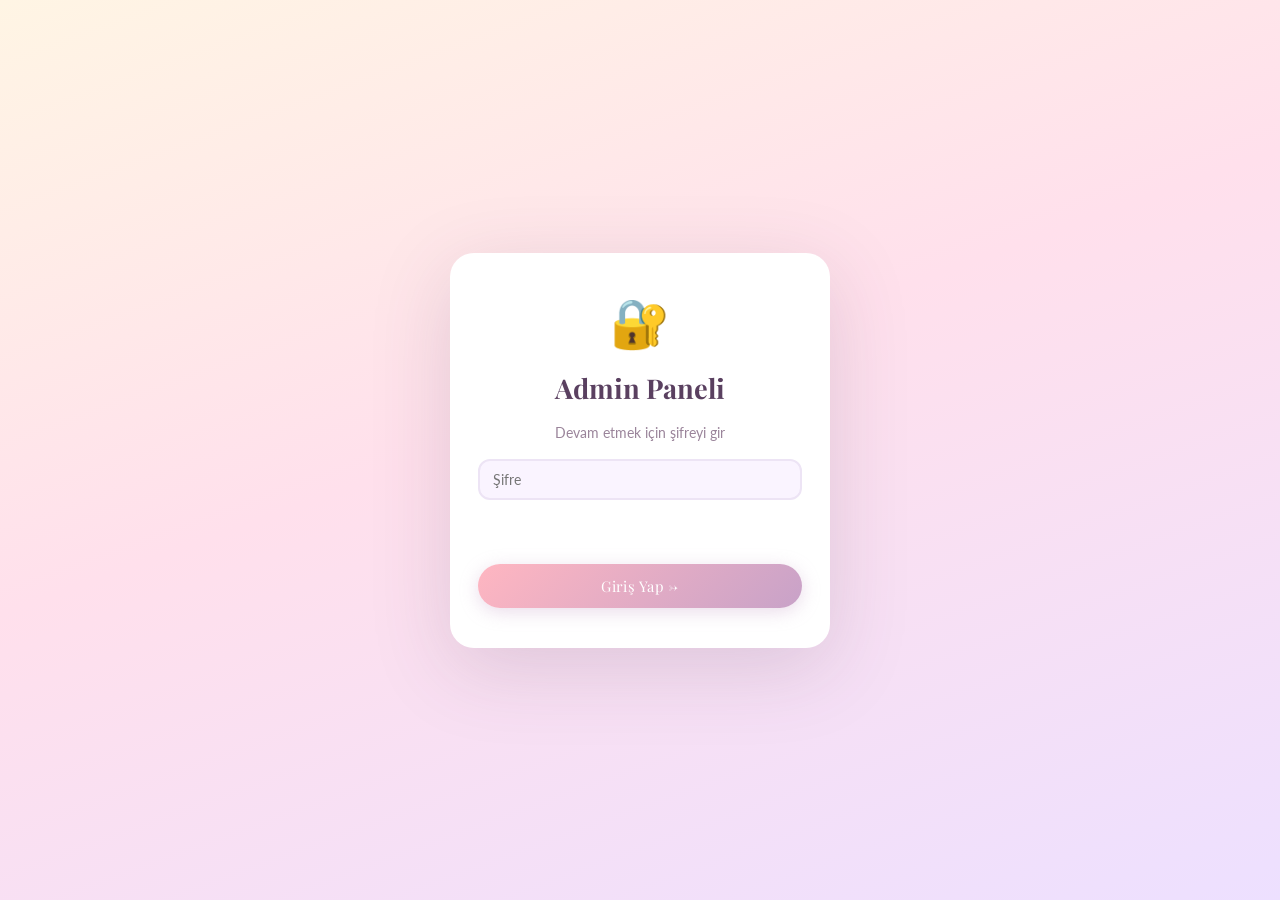
==== admin.html @ a4a47d71 "ilk yükleme" ====
<!DOCTYPE html>
<html lang="tr">
<head>
    <meta charset="UTF-8">
    <meta name="viewport" content="width=device-width, initial-scale=1.0">
    <title>Admin Paneli 🔐</title>
    <link rel="stylesheet" href="style.css">
    <style>
        body { overflow-y: auto; }

        /* Şifre kutusu */
        #admin-lock {
            position: fixed; inset: 0;
            display: flex; align-items: center; justify-content: center;
            padding: 20px; z-index: 900;
        }

        .lock-card {
            background: var(--white); border-radius: var(--radius-card);
            padding: 40px 28px; max-width: 380px; width: 100%;
            text-align: center; box-shadow: var(--card-shadow);
            display: flex; flex-direction: column; gap: 18px;
        }

        .lock-card h1 {
            font-family: 'Playfair Display', serif;
            font-size: 1.7rem; color: var(--deep);
        }

        .lock-card p { font-size: .9rem; color: var(--muted); }

        /* Admin paneli */
        #admin-panel {
            max-width: 900px; margin: 0 auto;
            padding: 16px 16px 80px;
            position: relative; z-index: 1;
            display: none;
        }

        /* Sekme başlığı */
        .admin-tabs {
            display: flex; gap: 6px; overflow-x: auto;
            padding-bottom: 4px; margin-bottom: 20px;
            scrollbar-width: none;
        }

        .admin-tabs::-webkit-scrollbar { display: none; }

        .tab-btn {
            flex-shrink: 0; padding: 10px 20px;
            border-radius: var(--radius-btn);
            border: 2px solid #ede4f5;
            background: rgba(255,255,255,.8);
            font-family: 'Playfair Display', serif;
            font-size: .88rem; color: var(--muted);
            cursor: pointer; transition: all .2s;
        }

        .tab-btn.active {
            background: linear-gradient(135deg, var(--pink), var(--lilac));
            border-color: transparent; color: var(--white);
            box-shadow: var(--btn-shadow);
        }

        .tab-panel { display: none; }
        .tab-panel.active { display: block; }

        /* Admin kart */
        .admin-card {
            background: rgba(255,255,255,.9); border-radius: var(--radius-card);
            padding: 22px; margin-bottom: 16px;
            box-shadow: 0 6px 28px rgba(200,162,200,.18);
        }

        .admin-card h3 {
            font-family: 'Playfair Display', serif;
            font-size: 1.05rem; color: var(--deep); margin-bottom: 14px;
        }

        /* Form */
        .form-row { display: flex; gap: 10px; flex-wrap: wrap; }
        .form-row .form-group { flex: 1; min-width: 160px; }

        .form-group { display: flex; flex-direction: column; gap: 5px; margin-bottom: 10px; }
        .form-group label { font-size: .78rem; color: var(--muted); font-weight: 700; letter-spacing: 1px; }
        .form-input, .form-select, .form-textarea {
            padding: 10px 13px; border: 2px solid #ede4f5; border-radius: var(--radius-sm);
            font-family: 'Lato', sans-serif; font-size: .9rem; color: var(--deep);
            background: #faf4ff; outline: none; transition: border-color .2s; width: 100%;
        }
        .form-input:focus, .form-select:focus, .form-textarea:focus { border-color: var(--lilac); }
        .form-textarea { resize: vertical; min-height: 70px; }

        /* Fotoğraf listesi */
        .photo-grid-admin {
            display: grid;
            grid-template-columns: repeat(auto-fill, minmax(120px, 1fr));
            gap: 10px; margin-top: 12px;
        }

        .photo-admin-item {
            position: relative; border-radius: 12px;
            overflow: hidden; aspect-ratio: 4/3;
            box-shadow: 0 4px 14px rgba(200,162,200,.2);
            background: #f3eaff;
        }

        .photo-admin-item img { width:100%; height:100%; object-fit:cover; }

        .photo-admin-item .del-photo-btn {
            position: absolute; top: 5px; right: 5px;
            background: rgba(200,30,30,.85); border: none; border-radius: 50%;
            width: 26px; height: 26px; color: #fff; font-size: .85rem;
            display: flex; align-items: center; justify-content: center;
            cursor: pointer; transition: transform .2s;
        }

        .photo-admin-item .del-photo-btn:hover { transform: scale(1.15); }

        .photo-section-label {
            font-family: 'Playfair Display', serif; font-size: .82rem;
            color: var(--muted); font-style: italic; text-align:center;
            padding: 4px 0;
        }

        /* Soru listesi */
        .q-admin-row {
            padding: 12px 14px; border: 2px solid #ede4f5; border-radius: var(--radius-sm);
            margin-bottom: 8px; display: flex; align-items: flex-start; gap: 10px;
            background: #faf4ff; transition: border-color .2s;
        }

        .q-admin-row:hover { border-color: rgba(200,162,200,.4); }

        .q-admin-text { flex: 1; font-size: .86rem; color: var(--deep); line-height: 1.4; }
        .q-admin-text strong { font-family: 'Playfair Display', serif; }

        .q-admin-actions { display: flex; gap: 6px; flex-shrink: 0; }

        /* Ayarlar: oyuncu fotoğrafları */
        .settings-game { margin-bottom: 20px; }

        .settings-game h4 {
            font-family: 'Playfair Display', serif; font-size: .95rem;
            color: var(--deep); margin-bottom: 10px; padding-bottom: 6px;
            border-bottom: 2px solid #ede4f5;
        }

        .player-setting-row {
            display: grid; grid-template-columns: 60px 1fr; gap: 12px;
            align-items: center; margin-bottom: 10px;
        }

        .player-preview {
            width: 55px; height: 55px; border-radius: 50%;
            object-fit: cover; border: 3px solid var(--pink);
            background: linear-gradient(135deg,#ffb6c1,#c8a2c8);
            display: flex; align-items: center; justify-content: center;
            font-family: 'Playfair Display', serif; color: #fff; font-size: 1.2rem;
            overflow: hidden;
        }

        .player-preview img { width:100%; height:100%; object-fit:cover; border-radius:50%; }
    </style>
</head>
<body>

<div id="particles"></div>

<!-- Şifre ekranı -->
<div id="admin-lock">
    <div class="lock-card">
        <div style="font-size:3rem">🔐</div>
        <h1>Admin Paneli</h1>
        <p>Devam etmek için şifreyi gir</p>
        <div class="form-group">
            <input class="form-input" type="password" id="pw-input" placeholder="Şifre"
                   onkeydown="if(event.key==='Enter')checkPw()">
        </div>
        <p style="font-size:.8rem;color:#c0392b;min-height:18px" id="pw-error"></p>
        <button class="btn btn-primary btn-block" onclick="checkPw()">Giriş Yap →</button>
    </div>
</div>

<!-- Admin paneli -->
<header class="page-header" id="admin-header" style="display:none">
    <a href="index.html" class="back-btn">← Ana Sayfa</a>
    <h1>Admin 🔐</h1>
</header>

<div id="admin-panel">
    <!-- Sekmeler -->
    <div class="admin-tabs">
        <button class="tab-btn active" onclick="switchTab('photos')">📸 Fotoğraflar</button>
        <button class="tab-btn" onclick="switchTab('questions')">💬 Sorular</button>
        <button class="tab-btn" onclick="switchTab('settings')">⚙️ Oyun Ayarları</button>
    </div>

    <!-- ── Fotoğraflar ── -->
    <div class="tab-panel active" id="tab-photos">
        <div class="admin-card">
            <h3>Fotoğraf Ekle</h3>
            <div class="form-row">
                <div class="form-group">
                    <label>FOTOĞRAF URL'İ</label>
                    <input class="form-input" id="photo-url" placeholder="https://..." type="url">
                </div>
                <div class="form-group">
                    <label>BÖLÜM</label>
                    <select class="form-select" id="photo-section">
                        <option value="ilk">📖 İlk Günlerimiz</option>
                        <option value="macera">🌍 Maceralarımız</option>
                        <option value="gundelik">☀️ Gündelik Sihir</option>
                    </select>
                </div>
            </div>
            <div class="form-group">
                <label>AÇIKLAMA (isteğe bağlı)</label>
                <input class="form-input" id="photo-caption" placeholder="Bu anın hikayesi...">
            </div>
            <!-- URL önizleme -->
            <div id="photo-preview-wrap" style="display:none;margin-bottom:10px">
                <img id="photo-preview-img" style="max-height:120px;border-radius:10px;object-fit:cover" src="" alt="">
            </div>
            <button class="btn btn-primary" id="add-photo-btn" onclick="addPhotoHandler()">+ Fotoğraf Ekle</button>
        </div>

        <div class="admin-card">
            <h3>Mevcut Fotoğraflar</h3>
            <div id="photos-loading" style="text-align:center;padding:20px"><div class="spinner"></div></div>
            <div id="photos-list"></div>
        </div>
    </div>

    <!-- ── Sorular ── -->
    <div class="tab-panel" id="tab-questions">
        <div class="admin-card">
            <h3>Yeni Soru Ekle</h3>
            <div class="form-group">
                <label>SORU METNİ</label>
                <textarea class="form-textarea" id="q-text" placeholder="Soru buraya..."></textarea>
            </div>
            <div class="form-row">
                <div class="form-group">
                    <label>SEÇENEK A</label>
                    <input class="form-input" id="q-opt0" placeholder="A şıkkı">
                </div>
                <div class="form-group">
                    <label>SEÇENEK B</label>
                    <input class="form-input" id="q-opt1" placeholder="B şıkkı">
                </div>
            </div>
            <div class="form-row">
                <div class="form-group">
                    <label>SEÇENEK C</label>
                    <input class="form-input" id="q-opt2" placeholder="C şıkkı (isteğe bağlı)">
                </div>
                <div class="form-group">
                    <label>SEÇENEK D</label>
                    <input class="form-input" id="q-opt3" placeholder="D şıkkı (isteğe bağlı)">
                </div>
            </div>
            <div class="form-row">
                <div class="form-group">
                    <label>DOĞRU CEVAP</label>
                    <select class="form-select" id="q-answer">
                        <option value="0">A</option>
                        <option value="1">B</option>
                        <option value="2">C</option>
                        <option value="3">D</option>
                    </select>
                </div>
                <div class="form-group">
                    <label>PUAN</label>
                    <input class="form-input" id="q-points" type="number" value="10" min="1" max="100">
                </div>
            </div>
            <div class="form-group">
                <label>DOĞRU CEVAP MESAJI</label>
                <input class="form-input" id="q-ok" placeholder="✅ Doğru! +10 puan!">
            </div>
            <div class="form-group">
                <label>YANLIŞ CEVAP MESAJI</label>
                <input class="form-input" id="q-bad" placeholder="❌ Yanlış. (0 puan)">
            </div>
            <button class="btn btn-primary" onclick="addQuestionHandler()">+ Soru Ekle</button>
        </div>

        <div class="admin-card">
            <h3>Mevcut Sorular</h3>
            <div id="questions-loading" style="text-align:center;padding:20px"><div class="spinner"></div></div>
            <div id="questions-list"></div>
        </div>
    </div>

    <!-- ── Oyun Ayarları ── -->
    <div class="tab-panel" id="tab-settings">
        <div class="admin-card">
            <h3>Oyuncu Bilgileri</h3>
            <p style="font-size:.84rem;color:var(--muted);margin-bottom:14px">
                Bu fotoğraflar ve isimler tüm oyunlarda kullanılır. Boş bırakılan alanlar varsayılan görsel kullanır.
            </p>

            <!-- Oyuncu 1 -->
            <div class="settings-game">
                <h4>Oyuncu 1 (Ahmet)</h4>
                <div class="player-setting-row">
                    <div class="player-preview" id="p1-preview-wrap">A</div>
                    <div class="form-group" style="margin:0">
                        <label>FOTOĞRAF URL'İ</label>
                        <input class="form-input" id="s-p1-img" placeholder="https://..." oninput="previewPlayerImg('p1-preview-wrap', this.value, 'A')">
                    </div>
                </div>
                <div class="form-group">
                    <label>İSİM</label>
                    <input class="form-input" id="s-p1-name" placeholder="Ahmet">
                </div>
            </div>

            <!-- Oyuncu 2 -->
            <div class="settings-game">
                <h4>Oyuncu 2 (Zeynep)</h4>
                <div class="player-setting-row">
                    <div class="player-preview" id="p2-preview-wrap" style="background:linear-gradient(135deg,#c8a2c8,#ffd49e)">Z</div>
                    <div class="form-group" style="margin:0">
                        <label>FOTOĞRAF URL'İ</label>
                        <input class="form-input" id="s-p2-img" placeholder="https://..." oninput="previewPlayerImg('p2-preview-wrap', this.value, 'Z')">
                    </div>
                </div>
                <div class="form-group">
                    <label>İSİM</label>
                    <input class="form-input" id="s-p2-name" placeholder="Zeynep">
                </div>
            </div>

            <button class="btn btn-primary btn-block" onclick="saveSettings()">Ayarları Kaydet ✓</button>
        </div>
    </div>
</div>

<!-- Soru düzenleme modalı -->
<div class="modal-overlay" id="edit-modal">
    <div class="modal-box">
        <button class="modal-close" onclick="closeEditModal()">✕</button>
        <h2>Soruyu Düzenle</h2>
        <input type="hidden" id="edit-q-id">
        <div class="form-group">
            <label>SORU METNİ</label>
            <textarea class="form-textarea" id="edit-q-text"></textarea>
        </div>
        <div class="form-row">
            <div class="form-group">
                <label>SEÇENEK A</label><input class="form-input" id="edit-q-opt0">
            </div>
            <div class="form-group">
                <label>SEÇENEK B</label><input class="form-input" id="edit-q-opt1">
            </div>
        </div>
        <div class="form-row">
            <div class="form-group">
                <label>SEÇENEK C</label><input class="form-input" id="edit-q-opt2">
            </div>
            <div class="form-group">
                <label>SEÇENEK D</label><input class="form-input" id="edit-q-opt3">
            </div>
        </div>
        <div class="form-row">
            <div class="form-group">
                <label>DOĞRU CEVAP</label>
                <select class="form-select" id="edit-q-answer">
                    <option value="0">A</option><option value="1">B</option><option value="2">C</option><option value="3">D</option>
                </select>
            </div>
            <div class="form-group">
                <label>PUAN</label>
                <input class="form-input" id="edit-q-points" type="number" min="1" max="100">
            </div>
        </div>
        <div class="form-group">
            <label>DOĞRU MESAJ</label>
            <input class="form-input" id="edit-q-ok">
        </div>
        <div class="form-group">
            <label>YANLIŞ MESAJ</label>
            <input class="form-input" id="edit-q-bad">
        </div>
        <button class="btn btn-primary btn-block" onclick="saveEditedQuestion()">Kaydet ✓</button>
    </div>
</div>

<!-- Toast -->
<div id="toast"></div>

<script src="https://cdn.jsdelivr.net/npm/@supabase/supabase-js@2"></script>
<script src="firebase.js"></script>
<script>
    startParticles('particles');

    /* ── Şifre kontrol ──────────────────────────────────────────── */
    function checkPw() {
        const val = document.getElementById('pw-input').value;
        if (checkAdminPassword(val)) {
            document.getElementById('admin-lock').style.display   = 'none';
            document.getElementById('admin-header').style.display = '';
            document.getElementById('admin-panel').style.display  = '';
            loadAll();
        } else {
            document.getElementById('pw-error').textContent = 'Şifre yanlış.';
            document.getElementById('pw-input').value = '';
        }
    }

    /* ── Sekme geçişi ───────────────────────────────────────────── */
    function switchTab(name) {
        document.querySelectorAll('.tab-btn').forEach((b, i) => {
            b.classList.toggle('active', ['photos','questions','settings'][i] === name);
        });
        document.querySelectorAll('.tab-panel').forEach(p => p.classList.remove('active'));
        document.getElementById(`tab-${name}`).classList.add('active');
    }

    /* ── İlk yükleme ────────────────────────────────────────────── */
    async function loadAll() {
        loadPhotosAdmin();
        loadQuestionsAdmin();
        loadSettingsAdmin();
    }

    /* ══════════════════════════════════════════════════════════════
       FOTOĞRAFLAR
    ══════════════════════════════════════════════════════════════ */

    const SECTION_NAMES = {
        ilk:      '📖 İlk Günlerimiz',
        macera:   '🌍 Maceralarımız',
        gundelik: '☀️ Gündelik Sihir'
    };

    // URL önizleme
    document.getElementById('photo-url').addEventListener('input', function() {
        const wrap = document.getElementById('photo-preview-wrap');
        const img  = document.getElementById('photo-preview-img');
        if (this.value) {
            wrap.style.display = '';
            img.src = this.value;
            img.onerror = () => { wrap.style.display = 'none'; };
        } else {
            wrap.style.display = 'none';
        }
    });

    async function addPhotoHandler() {
        const url     = document.getElementById('photo-url').value.trim();
        const section = document.getElementById('photo-section').value;
        const caption = document.getElementById('photo-caption').value.trim();
        if (!url) { showToast('URL boş olamaz.'); return; }

        const btn = document.getElementById('add-photo-btn');
        btn.disabled = true; btn.textContent = 'Ekleniyor...';
        try {
            await addPhoto(url, section, caption);
            document.getElementById('photo-url').value      = '';
            document.getElementById('photo-caption').value  = '';
            document.getElementById('photo-preview-wrap').style.display = 'none';
            showToast('Fotoğraf eklendi! ✓');
            loadPhotosAdmin();
        } catch (e) { showToast('Hata: ' + e.message); }
        btn.disabled = false; btn.textContent = '+ Fotoğraf Ekle';
    }

    async function loadPhotosAdmin() {
        document.getElementById('photos-loading').style.display = '';
        document.getElementById('photos-list').innerHTML = '';
        const photos = await loadPhotos();
        document.getElementById('photos-loading').style.display = 'none';

        const grouped = { ilk:[], macera:[], gundelik:[] };
        photos.forEach(p => { if (grouped[p.section]) grouped[p.section].push(p); });

        let html = '';
        ['ilk','macera','gundelik'].forEach(sec => {
            const list = grouped[sec];
            html += `<div style="margin-bottom:18px">
                <div class="photo-section-label">${SECTION_NAMES[sec]} — ${list.length} fotoğraf</div>
                <div class="photo-grid-admin">`;
            list.forEach(p => {
                html += `
                <div class="photo-admin-item">
                    <img src="${p.url}" alt="${p.caption||''}" loading="lazy"
                         onerror="this.src='';this.style.background='#ede4f5'">
                    <button class="del-photo-btn" onclick="delPhoto('${p.id}')">✕</button>
                </div>`;
            });
            if (!list.length) html += `<div style="grid-column:1/-1;text-align:center;padding:12px 0;color:var(--muted);font-size:.84rem;font-style:italic">Henüz fotoğraf yok</div>`;
            html += `</div></div>`;
        });

        document.getElementById('photos-list').innerHTML = html;
    }

    async function delPhoto(id) {
        if (!confirm('Bu fotoğrafı silmek istediğine emin misin?')) return;
        await deletePhoto(id);
        showToast('Silindi.');
        loadPhotosAdmin();
    }

    /* ══════════════════════════════════════════════════════════════
       SORULAR
    ══════════════════════════════════════════════════════════════ */

    async function addQuestionHandler() {
        const q    = document.getElementById('q-text').value.trim();
        const opts = [0,1,2,3].map(i => document.getElementById(`q-opt${i}`).value.trim()).filter(Boolean);
        if (!q || opts.length < 2) { showToast('En az soru ve 2 şık gerekli.'); return; }

        await addQuestion({
            question: q,
            options:  [0,1,2,3].map(i => document.getElementById(`q-opt${i}`).value.trim()),
            answer:   +document.getElementById('q-answer').value,
            points:   +document.getElementById('q-points').value || 10,
            okMsg:    document.getElementById('q-ok').value.trim()  || '✅ Doğru!',
            badMsg:   document.getElementById('q-bad').value.trim() || '❌ Yanlış.'
        });

        ['q-text','q-opt0','q-opt1','q-opt2','q-opt3','q-ok','q-bad'].forEach(id => {
            document.getElementById(id).value = '';
        });
        document.getElementById('q-points').value = '10';
        showToast('Soru eklendi! ✓');
        loadQuestionsAdmin();
    }

    async function loadQuestionsAdmin() {
        document.getElementById('questions-loading').style.display = '';
        document.getElementById('questions-list').innerHTML = '';
        const questions = await loadQuestions();
        document.getElementById('questions-loading').style.display = 'none';

        if (!questions.length) {
            document.getElementById('questions-list').innerHTML =
                '<p style="text-align:center;color:var(--muted);font-style:italic;padding:20px">Henüz soru yok</p>';
            return;
        }

        let html = '';
        questions.forEach((q, i) => {
            html += `
            <div class="q-admin-row">
                <div class="q-admin-text">
                    <strong>${i+1}. ${q.question}</strong>
                    <div style="margin-top:4px;font-size:.78rem;color:var(--muted)">
                        ${(q.options||[]).map((o,j) => `${['A','B','C','D'][j]}) ${o}`).join(' · ')}
                    </div>
                    <div style="font-size:.76rem;color:var(--lilac);margin-top:3px">Doğru: ${['A','B','C','D'][q.answer||0]} · ${q.points||10} puan</div>
                </div>
                <div class="q-admin-actions">
                    <button class="btn btn-secondary btn-sm" onclick="openEditModal('${q.id}')">Düzenle</button>
                    <button class="btn btn-danger btn-sm" onclick="delQuestion('${q.id}')">Sil</button>
                </div>
            </div>`;
        });

        document.getElementById('questions-list').innerHTML = html;
    }

    async function delQuestion(id) {
        if (!confirm('Bu soruyu silmek istediğine emin misin?')) return;
        await deleteQuestion(id);
        showToast('Soru silindi.');
        loadQuestionsAdmin();
    }

    /* ── Edit modal ─────────────────────────────────────────────── */
    let allQuestions = [];

    async function openEditModal(id) {
        allQuestions = await loadQuestions();
        const q = allQuestions.find(q => q.id === id);
        if (!q) return;

        document.getElementById('edit-q-id').value    = id;
        document.getElementById('edit-q-text').value  = q.question || '';
        document.getElementById('edit-q-answer').value = String(q.answer ?? 0);
        document.getElementById('edit-q-points').value = String(q.points ?? 10);
        document.getElementById('edit-q-ok').value    = q.okMsg || '';
        document.getElementById('edit-q-bad').value   = q.badMsg || '';
        [0,1,2,3].forEach(i => {
            document.getElementById(`edit-q-opt${i}`).value = (q.options || [])[i] || '';
        });

        document.getElementById('edit-modal').classList.add('open');
    }

    function closeEditModal() {
        document.getElementById('edit-modal').classList.remove('open');
    }

    async function saveEditedQuestion() {
        const id   = document.getElementById('edit-q-id').value;
        const data = {
            question: document.getElementById('edit-q-text').value.trim(),
            options:  [0,1,2,3].map(i => document.getElementById(`edit-q-opt${i}`).value.trim()),
            answer:   +document.getElementById('edit-q-answer').value,
            points:   +document.getElementById('edit-q-points').value || 10,
            okMsg:    document.getElementById('edit-q-ok').value.trim(),
            badMsg:   document.getElementById('edit-q-bad').value.trim()
        };
        await updateQuestion(id, data);
        closeEditModal();
        showToast('Soru güncellendi! ✓');
        loadQuestionsAdmin();
    }

    /* ══════════════════════════════════════════════════════════════
       AYARLAR
    ══════════════════════════════════════════════════════════════ */

    async function loadSettingsAdmin() {
        const s = await loadSettings();
        document.getElementById('s-p1-img').value  = s.xox_player1_img  || s.amiral_player1_img || s.c4_player1_img  || '';
        document.getElementById('s-p2-img').value  = s.xox_player2_img  || s.amiral_player2_img || s.c4_player2_img  || '';
        document.getElementById('s-p1-name').value = s.xox_player1_name || 'Ahmet';
        document.getElementById('s-p2-name').value = s.xox_player2_name || 'Zeynep';

        if (s.xox_player1_img) previewPlayerImg('p1-preview-wrap', s.xox_player1_img, 'A');
        if (s.xox_player2_img) previewPlayerImg('p2-preview-wrap', s.xox_player2_img, 'Z');
    }

    function previewPlayerImg(wrapperId, url, fallbackLetter) {
        const el = document.getElementById(wrapperId);
        if (!el) return;
        if (url) {
            el.innerHTML = `<img src="${url}" alt="" onerror="this.parentElement.innerHTML='${fallbackLetter}'">`;
        } else {
            el.textContent = fallbackLetter;
        }
    }

    async function saveSettings() {
        const p1img  = document.getElementById('s-p1-img').value.trim();
        const p2img  = document.getElementById('s-p2-img').value.trim();
        const p1name = document.getElementById('s-p1-name').value.trim() || 'Ahmet';
        const p2name = document.getElementById('s-p2-name').value.trim() || 'Zeynep';

        const data = {
            xox_player1_img:    p1img,  xox_player2_img:    p2img,
            amiral_player1_img: p1img,  amiral_player2_img: p2img,
            c4_player1_img:     p1img,  c4_player2_img:     p2img,
            xox_player1_name:    p1name, xox_player2_name:    p2name,
            amiral_player1_name: p1name, amiral_player2_name: p2name,
            c4_player1_name:     p1name, c4_player2_name:     p2name
        };

        await updateSettings(data);
        showToast('Ayarlar kaydedildi! ✓');
    }

    /* ── Toast ──────────────────────────────────────────────────── */
    function showToast(msg) {
        const t = document.getElementById('toast');
        t.textContent = msg;
        t.classList.add('show');
        setTimeout(() => t.classList.remove('show'), 3000);
    }
</script>
</body>
</html>
---- style.css ----
/* ═══════════════════════════════════════════════════════════════════
   style.css  —  AhmetZeynep ortak stil dosyası
   Renk paleti: pembe · lila · krem
   Font: Playfair Display (başlık) + Lato (gövde)
═══════════════════════════════════════════════════════════════════ */

@import url('https://fonts.googleapis.com/css2?family=Playfair+Display:ital,wght@0,400;0,700;1,400&family=Lato:wght@300;400;700&display=swap');

/* ── CSS Değişkenleri ──────────────────────────────────────────── */
:root {
    --pink:       #FFB6C1;
    --lilac:      #C8A2C8;
    --cream:      #FFF5E4;
    --gold:       #F5C842;
    --deep:       #5a4060;
    --muted:      #9a849a;
    --white:      #ffffff;
    --pink-soft:  #FFE0EC;
    --lilac-soft: #EDE0FF;

    --bg-grad: linear-gradient(160deg, #FFF5E4 0%, #FFE0EC 45%, #EDE0FF 100%);
    --card-shadow: 0 20px 80px rgba(90, 64, 96, .17);
    --btn-shadow:  0 4px 18px rgba(200, 162, 200, .38);

    --radius-card: 24px;
    --radius-btn:  50px;
    --radius-sm:   12px;
}

/* ── Reset & Base ──────────────────────────────────────────────── */
*, *::before, *::after {
    box-sizing: border-box;
    margin: 0;
    padding: 0;
}

html, body {
    height: 100%;
}

body {
    background: var(--bg-grad);
    background-attachment: fixed;
    font-family: 'Lato', sans-serif;
    color: var(--deep);
    min-height: 100vh;
    -webkit-font-smoothing: antialiased;
}

a { color: inherit; text-decoration: none; }

button { font-family: inherit; cursor: pointer; }

img { display: block; max-width: 100%; }

/* ── Parçacık Sistemi ──────────────────────────────────────────── */
#particles {
    position: fixed;
    inset: 0;
    pointer-events: none;
    z-index: 0;
    overflow: hidden;
}

.particle {
    position: absolute;
    top: -60px;
    animation: p-fall linear infinite;
    user-select: none;
    opacity: 0;
}

@keyframes p-fall {
    0%   { transform: translateY(0)      rotate(0deg);   opacity: 0; }
    6%   { opacity: .75; }
    92%  { opacity: .75; }
    100% { transform: translateY(108vh)  rotate(400deg); opacity: 0; }
}

/* ── Üst İlerleme Çubuğu ───────────────────────────────────────── */
#progress-bar {
    position: fixed;
    top: 0; left: 0;
    height: 3px; width: 0%;
    background: linear-gradient(90deg, var(--pink), var(--lilac), var(--gold));
    z-index: 1001;
    transition: width .5s ease;
}

/* ── Skor Kutusu ───────────────────────────────────────────────── */
#score-box {
    position: fixed;
    top: 12px; right: 14px;
    background: rgba(255, 255, 255, .92);
    backdrop-filter: blur(14px);
    -webkit-backdrop-filter: blur(14px);
    border: 2px solid var(--pink);
    border-radius: var(--radius-btn);
    padding: 6px 16px;
    display: flex;
    align-items: center;
    gap: 6px;
    font-family: 'Playfair Display', serif;
    font-size: .95rem;
    color: var(--deep);
    z-index: 1000;
    box-shadow: 0 4px 20px rgba(255, 182, 193, .3);
}

#score-box.bump { animation: sb-bump .4s ease; }

@keyframes sb-bump {
    0%, 100% { transform: scale(1); }
    40%      { transform: scale(1.28) rotate(-4deg); }
}

/* ── Geri / Ana Sayfa Butonu ───────────────────────────────────── */
.back-btn {
    display: inline-flex;
    align-items: center;
    gap: 6px;
    padding: 9px 20px;
    background: rgba(255, 255, 255, .88);
    backdrop-filter: blur(12px);
    -webkit-backdrop-filter: blur(12px);
    border: 2px solid var(--pink);
    border-radius: var(--radius-btn);
    font-family: 'Playfair Display', serif;
    font-size: .88rem;
    color: var(--deep);
    box-shadow: 0 4px 16px rgba(255, 182, 193, .25);
    transition: transform .25s, box-shadow .25s;
    text-decoration: none;
    cursor: pointer;
}

.back-btn:hover {
    transform: translateX(-4px);
    box-shadow: 0 8px 28px rgba(255, 182, 193, .38);
}

/* ── Sayfa Üst Çubuğu ──────────────────────────────────────────── */
.page-header {
    position: sticky;
    top: 0;
    z-index: 100;
    padding: 12px 16px;
    display: flex;
    align-items: center;
    gap: 12px;
    background: rgba(255, 245, 228, .82);
    backdrop-filter: blur(14px);
    -webkit-backdrop-filter: blur(14px);
    border-bottom: 1px solid rgba(200, 162, 200, .18);
}

.page-header h1 {
    font-family: 'Playfair Display', serif;
    font-size: 1.15rem;
    color: var(--deep);
}

/* ═══════════════════════════════════════════════════════════════
   ANA EKRAN  (index.html)
═══════════════════════════════════════════════════════════════ */

/* Açılış ekranı */
#opening {
    position: fixed;
    inset: 0;
    background: linear-gradient(135deg, #ffb6c1 0%, #c8a2c8 55%, #ffc8d4 100%);
    display: flex;
    flex-direction: column;
    align-items: center;
    justify-content: center;
    z-index: 700;
    padding: 30px;
    text-align: center;
    transition: opacity .9s ease, visibility .9s ease;
}

#opening.gone {
    opacity: 0;
    visibility: hidden;
    pointer-events: none;
}

.o-title {
    font-family: 'Playfair Display', serif;
    font-size: clamp(2.6rem, 7vw, 5.4rem);
    color: #fff;
    text-shadow: 0 3px 24px rgba(80, 30, 80, .15);
    opacity: 0;
    animation: rise 1.4s ease .3s forwards;
    line-height: 1.2;
}

.o-sub {
    font-weight: 300;
    font-size: clamp(1rem, 2.8vw, 1.35rem);
    color: rgba(255, 255, 255, .86);
    margin-top: 18px;
    max-width: 440px;
    opacity: 0;
    animation: rise 1.4s ease 1.3s forwards;
}

/* Ana ekran: 3 büyük menü kartı */
#main-menu {
    display: none;
    position: fixed;
    inset: 0;
    align-items: center;
    justify-content: center;
    z-index: 10;
    padding: 20px 16px;
    flex-direction: column;
    gap: 16px;
}

#main-menu.active { display: flex; }

.menu-greeting {
    font-family: 'Playfair Display', serif;
    font-size: clamp(1.8rem, 5vw, 3rem);
    color: var(--deep);
    text-align: center;
    margin-bottom: 8px;
    opacity: 0;
    animation: rise 1s ease .1s forwards;
}

.menu-cards {
    display: flex;
    flex-direction: column;
    gap: 14px;
    width: 100%;
    max-width: 440px;
}

.menu-card {
    display: flex;
    align-items: center;
    gap: 18px;
    padding: 22px 26px;
    background: rgba(255, 255, 255, .88);
    backdrop-filter: blur(14px);
    -webkit-backdrop-filter: blur(14px);
    border-radius: var(--radius-card);
    border: none;
    box-shadow: var(--card-shadow);
    cursor: pointer;
    transition: transform .3s ease, box-shadow .3s ease;
    text-align: left;
    opacity: 0;
    animation: rise .9s ease forwards;
}

.menu-card:nth-child(1) { animation-delay: .2s; }
.menu-card:nth-child(2) { animation-delay: .38s; }
.menu-card:nth-child(3) { animation-delay: .54s; }

.menu-card:hover {
    transform: translateY(-6px) scale(1.02);
    box-shadow: 0 28px 70px rgba(90, 64, 96, .22);
}

.menu-card:active {
    transform: translateY(-2px) scale(.99);
}

.menu-card-icon {
    font-size: 2.4rem;
    flex-shrink: 0;
    width: 56px;
    height: 56px;
    display: flex;
    align-items: center;
    justify-content: center;
    border-radius: 16px;
    background: var(--bg-grad);
}

.menu-card-text h2 {
    font-family: 'Playfair Display', serif;
    font-size: 1.2rem;
    color: var(--deep);
    margin-bottom: 3px;
}

.menu-card-text p {
    font-size: .82rem;
    color: var(--muted);
    font-weight: 300;
}

/* ═══════════════════════════════════════════════════════════════
   FOTOĞRAF ALBÜMÜ  (album.html)
═══════════════════════════════════════════════════════════════ */

.album-wrap {
    max-width: 1000px;
    margin: 0 auto;
    padding: 0 16px 80px;
    position: relative;
    z-index: 1;
}

/* Bölüm başlığı */
.section-head {
    text-align: center;
    padding: 52px 20px 32px;
    opacity: 0;
    transform: translateY(40px);
    transition: opacity .9s ease, transform .9s ease;
}

.section-head.show {
    opacity: 1;
    transform: translateY(0);
}

.section-label {
    font-size: .7rem;
    letter-spacing: 5px;
    text-transform: uppercase;
    color: var(--lilac);
    font-weight: 700;
    margin-bottom: 10px;
}

.section-title {
    font-family: 'Playfair Display', serif;
    font-size: clamp(1.8rem, 5vw, 3rem);
    color: var(--deep);
    line-height: 1.2;
}

.section-bar {
    width: 50px;
    height: 4px;
    background: linear-gradient(90deg, var(--pink), var(--lilac));
    border-radius: 4px;
    margin: 14px auto;
}

.section-desc {
    font-style: italic;
    color: var(--muted);
    font-size: .96rem;
    max-width: 360px;
    margin: 0 auto;
}

/* Fotoğraf gridi */
.photo-grid {
    display: grid;
    grid-template-columns: repeat(auto-fill, minmax(230px, 1fr));
    gap: 14px;
    margin: 8px 0 44px;
}

@media (min-width: 640px) {
    .photo-grid {
        grid-template-columns: repeat(3, 1fr);
    }

    .photo-grid .photo-card:first-child {
        grid-column: span 2;
        aspect-ratio: 16 / 9;
    }
}

.photo-card {
    aspect-ratio: 4 / 3;
    border-radius: 16px;
    overflow: hidden;
    opacity: 0;
    transform: translateY(28px) scale(.96);
    transition: opacity .55s ease, transform .55s ease, box-shadow .3s;
    box-shadow: 0 6px 22px rgba(200, 162, 200, .2);
    cursor: pointer;
}

.photo-card.show {
    opacity: 1;
    transform: translateY(0) scale(1);
}

.photo-card:hover {
    transform: translateY(-5px) scale(1.02) !important;
    box-shadow: 0 14px 44px rgba(200, 162, 200, .42);
}

.photo-card img {
    width: 100%;
    height: 100%;
    object-fit: cover;
}

/* Fotoğraf yok placeholder */
.photo-placeholder {
    width: 100%;
    height: 100%;
    display: flex;
    flex-direction: column;
    align-items: center;
    justify-content: center;
    gap: 6px;
    color: rgba(255, 255, 255, .85);
    background: linear-gradient(135deg, var(--pink), var(--lilac));
    font-family: 'Playfair Display', serif;
    font-size: .9rem;
}

/* Lightbox */
#lightbox {
    position: fixed;
    inset: 0;
    z-index: 900;
    background: rgba(30, 10, 40, .92);
    display: none;
    align-items: center;
    justify-content: center;
    padding: 20px;
    backdrop-filter: blur(8px);
    -webkit-backdrop-filter: blur(8px);
}

#lightbox.open { display: flex; }

#lightbox img {
    max-width: 100%;
    max-height: 90vh;
    border-radius: 16px;
    box-shadow: 0 20px 80px rgba(0,0,0,.5);
    object-fit: contain;
}

.lightbox-close {
    position: absolute;
    top: 16px; right: 16px;
    font-size: 1.8rem;
    color: #fff;
    cursor: pointer;
    background: rgba(255,255,255,.15);
    border: none;
    border-radius: 50%;
    width: 44px; height: 44px;
    display: flex; align-items: center; justify-content: center;
    transition: background .2s;
}

.lightbox-close:hover { background: rgba(255,255,255,.28); }

@media (max-width: 640px) {
    .photo-grid {
        grid-template-columns: repeat(2, 1fr);
        gap: 10px;
    }

    .photo-grid .photo-card:first-child {
        grid-column: span 1;
        aspect-ratio: 4 / 3;
    }
}

/* ═══════════════════════════════════════════════════════════════
   SORULAR & QUİZ  (sorular.html)
═══════════════════════════════════════════════════════════════ */

#q-stage {
    position: fixed;
    inset: 0;
    display: flex;
    align-items: center;
    justify-content: center;
    padding: 64px 16px 16px;
    z-index: 2;
}

/* Soru kartı */
#q-card {
    background: var(--white);
    border-radius: var(--radius-card);
    width: 100%;
    max-width: 560px;
    max-height: calc(100vh - 80px);
    overflow: hidden;
    box-shadow: var(--card-shadow);
    display: flex;
    flex-direction: column;
    transition: opacity .42s ease, transform .42s ease;
}

.q-body {
    padding: 28px 26px 22px;
    display: flex;
    flex-direction: column;
    gap: 16px;
    overflow-y: auto;
}

.q-badge {
    align-self: center;
    background: linear-gradient(135deg, var(--pink), var(--lilac));
    color: #fff;
    padding: 6px 22px;
    border-radius: var(--radius-btn);
    font-size: .72rem;
    letter-spacing: 2.5px;
    text-transform: uppercase;
    font-weight: 700;
}

.q-num {
    font-size: .8rem;
    color: var(--muted);
    text-align: center;
}

.q-text {
    font-family: 'Playfair Display', serif;
    font-size: clamp(1rem, 3vw, 1.38rem);
    color: var(--deep);
    line-height: 1.55;
    text-align: center;
}

/* Şıklar */
.q-options { display: grid; gap: 9px; }

.q-opt {
    padding: 12px 15px;
    border: 2px solid #ede4f5;
    border-radius: 13px;
    background: var(--white);
    font-size: .88rem;
    color: var(--deep);
    cursor: pointer;
    transition: all .22s ease;
    display: flex;
    align-items: center;
    gap: 10px;
    text-align: left;
}

.q-letter {
    width: 28px; height: 28px;
    border-radius: 50%;
    background: #f3eaff;
    color: var(--lilac);
    display: flex; align-items: center; justify-content: center;
    font-weight: 700;
    font-size: .78rem;
    flex-shrink: 0;
    transition: background .22s, color .22s;
}

.q-opt:not(:disabled):hover {
    border-color: var(--lilac);
    background: #faf4ff;
    transform: translateX(4px);
}

.q-opt:not(:disabled):hover .q-letter {
    background: var(--lilac);
    color: var(--white);
}

.q-opt.correct { border-color: #52c46a; background: #f0fff5; }
.q-opt.correct .q-letter { background: #52c46a; color: var(--white); }

.q-opt.wrong { border-color: #ff6b6b; background: #fff0f0; animation: shake .44s ease; }
.q-opt.wrong .q-letter { background: #ff6b6b; color: var(--white); }

.q-opt:disabled { pointer-events: none; }
.q-opt:disabled:not(.correct):not(.wrong) { opacity: .45; }

/* Geri bildirim */
.q-feedback {
    padding: 11px 15px;
    border-radius: var(--radius-sm);
    font-family: 'Playfair Display', serif;
    font-size: .92rem;
    line-height: 1.5;
    display: none;
}

.q-feedback.ok {
    background: #f0fff5;
    color: #2e8b57;
    display: block;
    animation: popin .3s ease;
}

.q-feedback.bad {
    background: #fff0f2;
    color: #c0392b;
    display: block;
    animation: popin .3s ease;
}

.q-footer {
    display: flex;
    align-items: center;
    justify-content: space-between;
    padding-top: 4px;
}

.q-progress-txt {
    font-size: .74rem;
    color: var(--muted);
}

/* Final ekranı */
.final-body {
    padding: 40px 28px 32px;
    display: flex;
    flex-direction: column;
    align-items: center;
    gap: 16px;
    text-align: center;
    overflow-y: auto;
    max-height: calc(100vh - 80px);
}

.f-congrats {
    font-family: 'Playfair Display', serif;
    font-size: clamp(1.5rem, 5vw, 2.4rem);
    color: var(--deep);
}

.f-score-num {
    font-family: 'Playfair Display', serif;
    font-size: clamp(4rem, 12vw, 6.5rem);
    font-weight: 700;
    line-height: 1;
    background: linear-gradient(135deg, var(--gold) 0%, var(--pink) 60%, var(--lilac) 100%);
    -webkit-background-clip: text;
    -webkit-text-fill-color: transparent;
    background-clip: text;
}

.f-score-max  { font-size: .45em; opacity: .7; }
.f-score-lbl  { font-size: .95rem; color: var(--muted); margin-top: -10px; }

.f-msgbox {
    background: linear-gradient(135deg, #fff5f8, #f8f0ff);
    border-radius: 16px;
    padding: 18px 26px;
    border: 1.5px solid rgba(200, 162, 200, .22);
    max-width: 400px;
}

.f-msgbox p {
    font-family: 'Playfair Display', serif;
    font-size: 1rem;
    color: var(--deep);
    line-height: 1.85;
}

.gift-icon {
    font-size: 4.5rem;
    animation: gift-pulse 1.6s ease-in-out infinite;
}

@keyframes gift-pulse {
    0%, 100% { transform: scale(1)    rotate(-4deg); filter: drop-shadow(0 0 10px rgba(245,200,66,.4)); }
    50%       { transform: scale(1.12) rotate(4deg);  filter: drop-shadow(0 0 26px rgba(245,200,66,.7)); }
}

/* ═══════════════════════════════════════════════════════════════
   OYUN MENÜSÜ  (oyunlar.html)
═══════════════════════════════════════════════════════════════ */

.games-wrap {
    max-width: 480px;
    margin: 0 auto;
    padding: 24px 16px 60px;
    position: relative;
    z-index: 1;
}

.games-title {
    font-family: 'Playfair Display', serif;
    font-size: clamp(1.6rem, 5vw, 2.4rem);
    color: var(--deep);
    text-align: center;
    margin: 8px 0 24px;
}

.game-card {
    background: rgba(255, 255, 255, .88);
    border-radius: var(--radius-card);
    padding: 24px 22px;
    margin-bottom: 14px;
    display: flex;
    align-items: center;
    gap: 18px;
    box-shadow: var(--card-shadow);
    cursor: pointer;
    border: none;
    width: 100%;
    text-align: left;
    transition: transform .3s, box-shadow .3s;
}

.game-card:hover {
    transform: translateY(-5px);
    box-shadow: 0 28px 70px rgba(90, 64, 96, .22);
}

.game-card-icon {
    font-size: 2.6rem;
    width: 60px; height: 60px;
    border-radius: 18px;
    background: var(--bg-grad);
    display: flex; align-items: center; justify-content: center;
    flex-shrink: 0;
}

.game-card-text h2 {
    font-family: 'Playfair Display', serif;
    font-size: 1.15rem;
    color: var(--deep);
    margin-bottom: 4px;
}

.game-card-text p {
    font-size: .82rem;
    color: var(--muted);
    font-weight: 300;
}

/* ═══════════════════════════════════════════════════════════════
   ODA SİSTEMİ (oda kodu ekranı — tüm oyunlarda ortak)
═══════════════════════════════════════════════════════════════ */

.room-screen {
    position: fixed;
    inset: 0;
    display: flex;
    align-items: center;
    justify-content: center;
    padding: 20px;
    z-index: 50;
}

.room-card {
    background: var(--white);
    border-radius: var(--radius-card);
    padding: 36px 28px 32px;
    width: 100%;
    max-width: 400px;
    box-shadow: var(--card-shadow);
    display: flex;
    flex-direction: column;
    gap: 16px;
    text-align: center;
}

.room-card h2 {
    font-family: 'Playfair Display', serif;
    font-size: 1.5rem;
    color: var(--deep);
}

.room-card p {
    font-size: .9rem;
    color: var(--muted);
    line-height: 1.55;
}

.room-code-display {
    font-family: 'Playfair Display', serif;
    font-size: 2.8rem;
    font-weight: 700;
    color: var(--deep);
    letter-spacing: 8px;
    background: var(--bg-grad);
    border-radius: 14px;
    padding: 14px;
}

.room-input {
    padding: 14px 18px;
    border: 2px solid #ede4f5;
    border-radius: var(--radius-sm);
    font-family: 'Playfair Display', serif;
    font-size: 1.4rem;
    text-align: center;
    letter-spacing: 6px;
    color: var(--deep);
    text-transform: uppercase;
    background: #faf4ff;
    outline: none;
    transition: border-color .2s;
    width: 100%;
}

.room-input:focus { border-color: var(--lilac); }

.room-error {
    font-size: .84rem;
    color: #c0392b;
    min-height: 20px;
}

.room-divider {
    display: flex;
    align-items: center;
    gap: 10px;
    color: var(--muted);
    font-size: .82rem;
}

.room-divider::before,
.room-divider::after {
    content: '';
    flex: 1;
    height: 1px;
    background: #ede4f5;
}

/* Bekleme göstergesi */
.waiting-indicator {
    display: flex;
    align-items: center;
    justify-content: center;
    gap: 10px;
    font-family: 'Playfair Display', serif;
    font-size: .95rem;
    color: var(--muted);
    font-style: italic;
}

.waiting-dots span {
    display: inline-block;
    width: 7px; height: 7px;
    border-radius: 50%;
    background: var(--lilac);
    animation: dot-bounce .9s ease-in-out infinite;
}

.waiting-dots span:nth-child(2) { animation-delay: .2s; }
.waiting-dots span:nth-child(3) { animation-delay: .4s; }

@keyframes dot-bounce {
    0%, 80%, 100% { transform: scale(.7); opacity: .5; }
    40%            { transform: scale(1.2); opacity: 1; }
}

/* ═══════════════════════════════════════════════════════════════
   XOX (Tic-Tac-Toe)  (xox.html)
═══════════════════════════════════════════════════════════════ */

.xox-board {
    display: grid;
    grid-template-columns: repeat(3, 1fr);
    gap: 10px;
    max-width: 320px;
    margin: 0 auto;
}

.xox-cell {
    aspect-ratio: 1;
    border-radius: 16px;
    background: rgba(255, 255, 255, .85);
    border: 2px solid #ede4f5;
    cursor: pointer;
    display: flex;
    align-items: center;
    justify-content: center;
    overflow: hidden;
    transition: transform .2s, border-color .2s, box-shadow .2s;
    box-shadow: 0 4px 14px rgba(200, 162, 200, .15);
}

.xox-cell:hover:not(.taken) {
    border-color: var(--lilac);
    transform: scale(1.06);
    box-shadow: 0 8px 24px rgba(200, 162, 200, .3);
}

.xox-cell.taken { cursor: default; }

.xox-cell img {
    width: 100%; height: 100%;
    object-fit: cover;
    border-radius: 12px;
    animation: popin .25s ease;
}

.xox-cell.win-cell {
    border-color: var(--gold);
    box-shadow: 0 0 0 3px rgba(245, 200, 66, .4);
    animation: win-pulse .7s ease infinite alternate;
}

@keyframes win-pulse {
    from { box-shadow: 0 0 0 3px rgba(245, 200, 66, .4); }
    to   { box-shadow: 0 0 0 6px rgba(245, 200, 66, .7); }
}

/* ═══════════════════════════════════════════════════════════════
   AMİRAL BATTI  (amiral.html)
═══════════════════════════════════════════════════════════════ */

.battle-grid-wrap {
    display: flex;
    flex-direction: column;
    gap: 6px;
}

.battle-grid {
    display: grid;
    grid-template-columns: 28px repeat(10, 1fr);
    gap: 3px;
}

.battle-label {
    display: flex;
    align-items: center;
    justify-content: center;
    font-size: .68rem;
    color: var(--muted);
    font-weight: 700;
}

.battle-cell {
    aspect-ratio: 1;
    border-radius: 6px;
    background: rgba(174, 214, 241, .3);
    border: 1.5px solid rgba(174, 214, 241, .5);
    cursor: pointer;
    transition: background .2s, transform .15s;
    display: flex;
    align-items: center;
    justify-content: center;
    font-size: .8rem;
    overflow: hidden;
    position: relative;
}

.battle-cell:hover:not(.fired) { background: rgba(174, 214, 241, .6); transform: scale(1.08); }
.battle-cell.ship  { background: rgba(200, 162, 200, .35); border-color: var(--lilac); }
.battle-cell.hit   { background: rgba(255, 100, 100, .25); border-color: #ff6b6b; }
.battle-cell.miss  { background: rgba(255, 255, 255, .4);  border-color: rgba(200,200,200,.5); }
.battle-cell.fired { cursor: default; }
.battle-cell.sunk  { background: rgba(255, 60, 60, .35); }

.battle-cell img {
    position: absolute;
    inset: 0;
    width: 100%; height: 100%;
    object-fit: cover;
    border-radius: 4px;
    opacity: .9;
}

/* ═══════════════════════════════════════════════════════════════
   CONNECT FOUR  (connect4.html)
═══════════════════════════════════════════════════════════════ */

.c4-board {
    display: grid;
    grid-template-columns: repeat(7, 1fr);
    gap: 6px;
    background: rgba(200, 162, 200, .25);
    border-radius: 20px;
    padding: 12px;
    max-width: 420px;
    margin: 0 auto;
    box-shadow: var(--card-shadow);
}

.c4-cell {
    aspect-ratio: 1;
    border-radius: 50%;
    background: rgba(255, 255, 255, .55);
    border: 2px solid rgba(200, 162, 200, .25);
    cursor: pointer;
    overflow: hidden;
    transition: transform .15s;
    display: flex;
    align-items: center;
    justify-content: center;
}

.c4-cell:hover { transform: scale(1.08); }

.c4-cell.p1 img,
.c4-cell.p2 img {
    width: 100%; height: 100%;
    object-fit: cover;
    border-radius: 50%;
    animation: c4-drop .3s ease;
}

@keyframes c4-drop {
    from { transform: translateY(-60px); opacity: 0; }
    to   { transform: translateY(0);     opacity: 1; }
}

.c4-cell.win-cell {
    box-shadow: 0 0 0 3px var(--gold);
    animation: win-pulse .7s ease infinite alternate;
}

/* ═══════════════════════════════════════════════════════════════
   OYUN ORTAK — DURUM ÇUBUĞU & SONUÇ
═══════════════════════════════════════════════════════════════ */

.game-wrap {
    max-width: 480px;
    margin: 0 auto;
    padding: 12px 16px 60px;
    position: relative;
    z-index: 1;
    display: flex;
    flex-direction: column;
    gap: 14px;
}

.game-status {
    background: rgba(255, 255, 255, .88);
    backdrop-filter: blur(12px);
    -webkit-backdrop-filter: blur(12px);
    border-radius: var(--radius-card);
    padding: 14px 20px;
    display: flex;
    align-items: center;
    justify-content: space-between;
    gap: 10px;
    box-shadow: 0 4px 20px rgba(200, 162, 200, .2);
}

.game-status-text {
    font-family: 'Playfair Display', serif;
    font-size: 1rem;
    color: var(--deep);
}

.player-indicator {
    display: flex;
    align-items: center;
    gap: 6px;
    font-size: .84rem;
    color: var(--muted);
}

.player-indicator img {
    width: 30px; height: 30px;
    border-radius: 50%;
    object-fit: cover;
    border: 2px solid var(--pink);
}

.game-result {
    position: fixed;
    inset: 0;
    z-index: 200;
    background: rgba(30, 10, 40, .75);
    display: none;
    align-items: center;
    justify-content: center;
    padding: 20px;
    backdrop-filter: blur(8px);
    -webkit-backdrop-filter: blur(8px);
}

.game-result.open { display: flex; }

.result-card {
    background: var(--white);
    border-radius: var(--radius-card);
    padding: 40px 28px 32px;
    max-width: 360px;
    width: 100%;
    text-align: center;
    box-shadow: var(--card-shadow);
    display: flex;
    flex-direction: column;
    align-items: center;
    gap: 14px;
}

.result-emoji { font-size: 4rem; }

.result-title {
    font-family: 'Playfair Display', serif;
    font-size: 1.8rem;
    color: var(--deep);
}

.result-sub {
    font-size: .92rem;
    color: var(--muted);
    line-height: 1.5;
}

/* ═══════════════════════════════════════════════════════════════
   ADMİN PANELİ  (admin.html)
═══════════════════════════════════════════════════════════════ */

/* Şifre ekranı */
#admin-lock {
    position: fixed;
    inset: 0;
    display: flex;
    align-items: center;
    justify-content: center;
    padding: 20px;
    z-index: 900;
}

.lock-card {
    background: var(--white);
    border-radius: var(--radius-card);
    padding: 40px 28px;
    max-width: 380px;
    width: 100%;
    text-align: center;
    box-shadow: var(--card-shadow);
    display: flex;
    flex-direction: column;
    gap: 18px;
}

.lock-card h1 {
    font-family: 'Playfair Display', serif;
    font-size: 1.6rem;
    color: var(--deep);
}

.lock-card p {
    font-size: .88rem;
    color: var(--muted);
}

#admin-panel {
    max-width: 900px;
    margin: 0 auto;
    padding: 16px 16px 80px;
    position: relative;
    z-index: 1;
}

/* Admin sekmeleri */
.admin-tabs {
    display: flex;
    gap: 6px;
    overflow-x: auto;
    padding-bottom: 4px;
    margin-bottom: 20px;
    scrollbar-width: none;
}

.admin-tabs::-webkit-scrollbar { display: none; }

.tab-btn {
    flex-shrink: 0;
    padding: 10px 20px;
    border-radius: var(--radius-btn);
    border: 2px solid #ede4f5;
    background: rgba(255, 255, 255, .8);
    font-family: 'Playfair Display', serif;
    font-size: .88rem;
    color: var(--muted);
    cursor: pointer;
    transition: all .2s;
}

.tab-btn.active {
    background: linear-gradient(135deg, var(--pink), var(--lilac));
    border-color: transparent;
    color: var(--white);
    box-shadow: var(--btn-shadow);
}

.tab-panel { display: none; }
.tab-panel.active { display: block; }

/* Admin kart */
.admin-card {
    background: rgba(255, 255, 255, .9);
    border-radius: var(--radius-card);
    padding: 24px;
    margin-bottom: 16px;
    box-shadow: 0 6px 28px rgba(200, 162, 200, .18);
}

.admin-card h3 {
    font-family: 'Playfair Display', serif;
    font-size: 1.1rem;
    color: var(--deep);
    margin-bottom: 16px;
}

/* Form elemanları */
.form-group {
    display: flex;
    flex-direction: column;
    gap: 6px;
    margin-bottom: 12px;
}

.form-group label {
    font-size: .82rem;
    color: var(--muted);
    font-weight: 700;
    letter-spacing: 1px;
}

.form-input,
.form-select,
.form-textarea {
    padding: 11px 14px;
    border: 2px solid #ede4f5;
    border-radius: var(--radius-sm);
    font-family: 'Lato', sans-serif;
    font-size: .9rem;
    color: var(--deep);
    background: #faf4ff;
    outline: none;
    transition: border-color .2s;
    width: 100%;
}

.form-input:focus,
.form-select:focus,
.form-textarea:focus { border-color: var(--lilac); }

.form-textarea { resize: vertical; min-height: 80px; }

/* Admin fotoğraf listesi */
.photo-admin-grid {
    display: grid;
    grid-template-columns: repeat(auto-fill, minmax(130px, 1fr));
    gap: 10px;
    margin-top: 12px;
}

.photo-admin-item {
    position: relative;
    border-radius: 12px;
    overflow: hidden;
    aspect-ratio: 4/3;
    box-shadow: 0 4px 14px rgba(200,162,200,.2);
}

.photo-admin-item img {
    width: 100%; height: 100%;
    object-fit: cover;
}

.photo-admin-item .del-btn {
    position: absolute;
    top: 6px; right: 6px;
    background: rgba(255, 50, 50, .85);
    border: none;
    border-radius: 50%;
    width: 28px; height: 28px;
    color: #fff;
    font-size: .9rem;
    display: flex; align-items: center; justify-content: center;
    cursor: pointer;
    transition: transform .2s;
}

.photo-admin-item .del-btn:hover { transform: scale(1.15); }

/* Soru listesi */
.q-admin-item {
    padding: 14px;
    border: 2px solid #ede4f5;
    border-radius: var(--radius-sm);
    margin-bottom: 8px;
    display: flex;
    align-items: flex-start;
    gap: 12px;
    background: #faf4ff;
    transition: border-color .2s;
}

.q-admin-item:hover { border-color: var(--lilac); }

.q-admin-item .q-preview {
    flex: 1;
    font-size: .88rem;
    color: var(--deep);
    line-height: 1.4;
}

.q-admin-item .q-actions {
    display: flex;
    gap: 6px;
    flex-shrink: 0;
}

/* Ayarlar oyuncu fotoğrafları */
.settings-players {
    display: grid;
    grid-template-columns: 1fr 1fr;
    gap: 16px;
}

.player-setting {
    display: flex;
    flex-direction: column;
    align-items: center;
    gap: 10px;
    padding: 16px;
    border: 2px solid #ede4f5;
    border-radius: var(--radius-sm);
    background: #faf4ff;
}

.player-setting img {
    width: 70px; height: 70px;
    border-radius: 50%;
    object-fit: cover;
    border: 3px solid var(--pink);
}

.player-setting .player-name {
    font-family: 'Playfair Display', serif;
    font-size: .95rem;
    color: var(--deep);
}

/* ═══════════════════════════════════════════════════════════════
   ORTAK BUTONLAR
═══════════════════════════════════════════════════════════════ */

.btn {
    padding: 12px 28px;
    border: none;
    border-radius: var(--radius-btn);
    font-family: 'Playfair Display', serif;
    font-size: .92rem;
    cursor: pointer;
    transition: transform .25s, box-shadow .25s;
    letter-spacing: .3px;
    display: inline-flex;
    align-items: center;
    gap: 6px;
    justify-content: center;
}

.btn:disabled { opacity: .4; pointer-events: none; }

/* Ana gradient buton */
.btn-primary {
    background: linear-gradient(135deg, var(--pink), var(--lilac));
    color: var(--white);
    box-shadow: var(--btn-shadow);
}

.btn-primary:hover { transform: translateY(-3px); box-shadow: 0 8px 28px rgba(200,162,200,.5); }

/* Beyaz buton */
.btn-secondary {
    background: rgba(255, 255, 255, .9);
    border: 2px solid var(--pink);
    color: var(--deep);
    box-shadow: 0 4px 14px rgba(255, 182, 193, .2);
}

.btn-secondary:hover { transform: translateY(-3px); }

/* Altın/final buton */
.btn-gold {
    background: linear-gradient(135deg, var(--gold), #ff9aa2, var(--lilac));
    color: var(--white);
    box-shadow: 0 6px 28px rgba(245, 200, 66, .38);
}

.btn-gold:hover { transform: translateY(-3px); }

/* Tehlike buton */
.btn-danger {
    background: rgba(255, 100, 100, .12);
    border: 2px solid rgba(255, 100, 100, .35);
    color: #c0392b;
}

.btn-danger:hover { background: rgba(255, 100, 100, .22); }

/* Küçük buton */
.btn-sm {
    padding: 7px 16px;
    font-size: .82rem;
}

/* Tam genişlik */
.btn-block { width: 100%; }

/* Giriş / metin alanı ortak stilleri (modallarda) */
.input-base {
    padding: 12px 16px;
    border: 2px solid #ede4f5;
    border-radius: var(--radius-sm);
    font-family: 'Lato', sans-serif;
    font-size: .9rem;
    color: var(--deep);
    background: #faf4ff;
    outline: none;
    transition: border-color .2s;
    width: 100%;
}

.input-base:focus { border-color: var(--lilac); background: #fff; }

/* ═══════════════════════════════════════════════════════════════
   MODAL
═══════════════════════════════════════════════════════════════ */

.modal-overlay {
    position: fixed;
    inset: 0;
    z-index: 800;
    background: rgba(30, 10, 40, .65);
    display: none;
    align-items: center;
    justify-content: center;
    padding: 20px;
    backdrop-filter: blur(6px);
    -webkit-backdrop-filter: blur(6px);
}

.modal-overlay.open { display: flex; }

.modal-box {
    background: var(--white);
    border-radius: var(--radius-card);
    padding: 32px 26px 28px;
    max-width: 440px;
    width: 100%;
    box-shadow: var(--card-shadow);
    display: flex;
    flex-direction: column;
    gap: 14px;
    position: relative;
    max-height: 90vh;
    overflow-y: auto;
}

.modal-box h2 {
    font-family: 'Playfair Display', serif;
    font-size: 1.3rem;
    color: var(--deep);
}

.modal-close {
    position: absolute;
    top: 14px; right: 14px;
    background: none;
    border: none;
    font-size: 1.4rem;
    color: var(--muted);
    cursor: pointer;
    line-height: 1;
    transition: color .2s;
}

.modal-close:hover { color: var(--deep); }

/* ═══════════════════════════════════════════════════════════════
   TOAST BİLDİRİM
═══════════════════════════════════════════════════════════════ */

#toast {
    position: fixed;
    bottom: 24px;
    left: 50%;
    transform: translateX(-50%) translateY(80px);
    z-index: 2000;
    background: var(--deep);
    color: var(--white);
    padding: 12px 24px;
    border-radius: var(--radius-btn);
    font-family: 'Playfair Display', serif;
    font-size: .9rem;
    box-shadow: 0 8px 32px rgba(30, 10, 40, .35);
    transition: transform .4s ease, opacity .4s ease;
    opacity: 0;
    pointer-events: none;
    white-space: nowrap;
}

#toast.show {
    transform: translateX(-50%) translateY(0);
    opacity: 1;
}

/* ═══════════════════════════════════════════════════════════════
   KONFETİ & UÇAN KALPLER
═══════════════════════════════════════════════════════════════ */

.confetti {
    position: fixed;
    pointer-events: none;
    z-index: 900;
    border-radius: 2px;
    animation: conf-fall linear forwards;
}

@keyframes conf-fall {
    0%   { transform: translateY(-6vh)  rotate(0deg);   opacity: 1; }
    100% { transform: translateY(110vh) rotate(720deg); opacity: 0; }
}

.flyheart {
    position: fixed;
    pointer-events: none;
    z-index: 900;
    animation: fh-fly ease-out forwards;
}

@keyframes fh-fly {
    0%   { transform: translateY(0) scale(1);     opacity: 1; }
    100% { transform: translateY(-75vh) scale(.3); opacity: 0; }
}

/* ═══════════════════════════════════════════════════════════════
   ORTAK ANİMASYONLAR
═══════════════════════════════════════════════════════════════ */

@keyframes rise {
    from { opacity: 0; transform: translateY(28px); }
    to   { opacity: 1; transform: translateY(0); }
}

@keyframes shake {
    0%, 100% { transform: translateX(0); }
    20%      { transform: translateX(-8px); }
    40%      { transform: translateX(8px); }
    60%      { transform: translateX(-5px); }
    80%      { transform: translateX(5px); }
}

@keyframes popin {
    from { transform: scale(.92); opacity: 0; }
    to   { transform: scale(1);   opacity: 1; }
}

@keyframes fade-in {
    from { opacity: 0; }
    to   { opacity: 1; }
}

@keyframes slide-up {
    from { opacity: 0; transform: translateY(32px); }
    to   { opacity: 1; transform: translateY(0); }
}

/* Yükleme spinner */
.spinner {
    width: 36px; height: 36px;
    border: 3px solid rgba(200, 162, 200, .25);
    border-top-color: var(--lilac);
    border-radius: 50%;
    animation: spin .8s linear infinite;
    margin: 0 auto;
}

@keyframes spin { to { transform: rotate(360deg); } }

/* ═══════════════════════════════════════════════════════════════
   RESPONSIVE
═══════════════════════════════════════════════════════════════ */

@media (max-width: 480px) {
    .menu-card-icon { width: 48px; height: 48px; font-size: 2rem; }
    .menu-card-text h2 { font-size: 1.05rem; }
    .game-card-icon  { width: 52px; height: 52px; font-size: 2.2rem; }
    .c4-board { gap: 4px; padding: 8px; }
    .xox-board { gap: 8px; }
    .settings-players { grid-template-columns: 1fr; }
    .battle-grid { grid-template-columns: 22px repeat(10, 1fr); gap: 2px; }
}

@media (max-height: 680px) {
    .q-body { padding: 18px 20px 16px; gap: 10px; }
    .q-text { font-size: .95rem; }
}

@media (min-width: 768px) {
    .photo-admin-grid { grid-template-columns: repeat(auto-fill, minmax(160px, 1fr)); }
    .battle-grid-wrap { flex-direction: row; gap: 20px; }
}
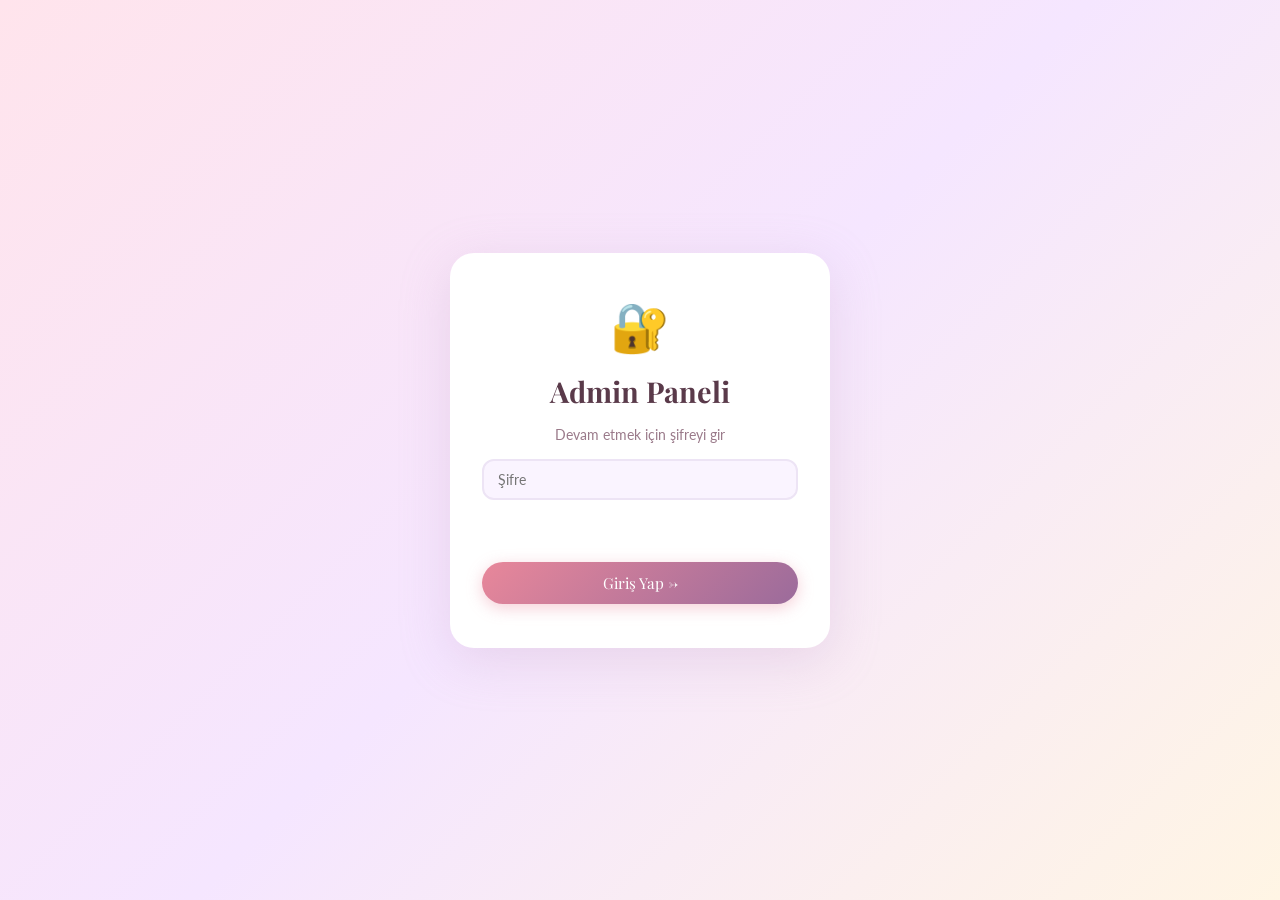
==== commit ddb4572e: "güncellemeler" ====
--- a/admin.html
+++ b/admin.html
@@ -1,668 +1,624 @@
 <!DOCTYPE html>
 <html lang="tr">
 <head>
-    <meta charset="UTF-8">
-    <meta name="viewport" content="width=device-width, initial-scale=1.0">
-    <title>Admin Paneli 🔐</title>
-    <link rel="stylesheet" href="style.css">
-    <style>
-        body { overflow-y: auto; }
-
-        /* Şifre kutusu */
-        #admin-lock {
-            position: fixed; inset: 0;
-            display: flex; align-items: center; justify-content: center;
-            padding: 20px; z-index: 900;
-        }
-
-        .lock-card {
-            background: var(--white); border-radius: var(--radius-card);
-            padding: 40px 28px; max-width: 380px; width: 100%;
-            text-align: center; box-shadow: var(--card-shadow);
-            display: flex; flex-direction: column; gap: 18px;
-        }
-
-        .lock-card h1 {
-            font-family: 'Playfair Display', serif;
-            font-size: 1.7rem; color: var(--deep);
-        }
-
-        .lock-card p { font-size: .9rem; color: var(--muted); }
-
-        /* Admin paneli */
-        #admin-panel {
-            max-width: 900px; margin: 0 auto;
-            padding: 16px 16px 80px;
-            position: relative; z-index: 1;
-            display: none;
-        }
-
-        /* Sekme başlığı */
-        .admin-tabs {
-            display: flex; gap: 6px; overflow-x: auto;
-            padding-bottom: 4px; margin-bottom: 20px;
-            scrollbar-width: none;
-        }
-
-        .admin-tabs::-webkit-scrollbar { display: none; }
-
-        .tab-btn {
-            flex-shrink: 0; padding: 10px 20px;
-            border-radius: var(--radius-btn);
-            border: 2px solid #ede4f5;
-            background: rgba(255,255,255,.8);
-            font-family: 'Playfair Display', serif;
-            font-size: .88rem; color: var(--muted);
-            cursor: pointer; transition: all .2s;
-        }
-
-        .tab-btn.active {
-            background: linear-gradient(135deg, var(--pink), var(--lilac));
-            border-color: transparent; color: var(--white);
-            box-shadow: var(--btn-shadow);
-        }
-
-        .tab-panel { display: none; }
-        .tab-panel.active { display: block; }
-
-        /* Admin kart */
-        .admin-card {
-            background: rgba(255,255,255,.9); border-radius: var(--radius-card);
-            padding: 22px; margin-bottom: 16px;
-            box-shadow: 0 6px 28px rgba(200,162,200,.18);
-        }
-
-        .admin-card h3 {
-            font-family: 'Playfair Display', serif;
-            font-size: 1.05rem; color: var(--deep); margin-bottom: 14px;
-        }
-
-        /* Form */
-        .form-row { display: flex; gap: 10px; flex-wrap: wrap; }
-        .form-row .form-group { flex: 1; min-width: 160px; }
-
-        .form-group { display: flex; flex-direction: column; gap: 5px; margin-bottom: 10px; }
-        .form-group label { font-size: .78rem; color: var(--muted); font-weight: 700; letter-spacing: 1px; }
-        .form-input, .form-select, .form-textarea {
-            padding: 10px 13px; border: 2px solid #ede4f5; border-radius: var(--radius-sm);
-            font-family: 'Lato', sans-serif; font-size: .9rem; color: var(--deep);
-            background: #faf4ff; outline: none; transition: border-color .2s; width: 100%;
-        }
-        .form-input:focus, .form-select:focus, .form-textarea:focus { border-color: var(--lilac); }
-        .form-textarea { resize: vertical; min-height: 70px; }
-
-        /* Fotoğraf listesi */
-        .photo-grid-admin {
-            display: grid;
-            grid-template-columns: repeat(auto-fill, minmax(120px, 1fr));
-            gap: 10px; margin-top: 12px;
-        }
-
-        .photo-admin-item {
-            position: relative; border-radius: 12px;
-            overflow: hidden; aspect-ratio: 4/3;
-            box-shadow: 0 4px 14px rgba(200,162,200,.2);
-            background: #f3eaff;
-        }
-
-        .photo-admin-item img { width:100%; height:100%; object-fit:cover; }
-
-        .photo-admin-item .del-photo-btn {
-            position: absolute; top: 5px; right: 5px;
-            background: rgba(200,30,30,.85); border: none; border-radius: 50%;
-            width: 26px; height: 26px; color: #fff; font-size: .85rem;
-            display: flex; align-items: center; justify-content: center;
-            cursor: pointer; transition: transform .2s;
-        }
-
-        .photo-admin-item .del-photo-btn:hover { transform: scale(1.15); }
-
-        .photo-section-label {
-            font-family: 'Playfair Display', serif; font-size: .82rem;
-            color: var(--muted); font-style: italic; text-align:center;
-            padding: 4px 0;
-        }
-
-        /* Soru listesi */
-        .q-admin-row {
-            padding: 12px 14px; border: 2px solid #ede4f5; border-radius: var(--radius-sm);
-            margin-bottom: 8px; display: flex; align-items: flex-start; gap: 10px;
-            background: #faf4ff; transition: border-color .2s;
-        }
-
-        .q-admin-row:hover { border-color: rgba(200,162,200,.4); }
-
-        .q-admin-text { flex: 1; font-size: .86rem; color: var(--deep); line-height: 1.4; }
-        .q-admin-text strong { font-family: 'Playfair Display', serif; }
-
-        .q-admin-actions { display: flex; gap: 6px; flex-shrink: 0; }
-
-        /* Ayarlar: oyuncu fotoğrafları */
-        .settings-game { margin-bottom: 20px; }
-
-        .settings-game h4 {
-            font-family: 'Playfair Display', serif; font-size: .95rem;
-            color: var(--deep); margin-bottom: 10px; padding-bottom: 6px;
-            border-bottom: 2px solid #ede4f5;
-        }
-
-        .player-setting-row {
-            display: grid; grid-template-columns: 60px 1fr; gap: 12px;
-            align-items: center; margin-bottom: 10px;
-        }
-
-        .player-preview {
-            width: 55px; height: 55px; border-radius: 50%;
-            object-fit: cover; border: 3px solid var(--pink);
-            background: linear-gradient(135deg,#ffb6c1,#c8a2c8);
-            display: flex; align-items: center; justify-content: center;
-            font-family: 'Playfair Display', serif; color: #fff; font-size: 1.2rem;
-            overflow: hidden;
-        }
-
-        .player-preview img { width:100%; height:100%; object-fit:cover; border-radius:50%; }
-    </style>
+<meta charset="UTF-8">
+<meta name="viewport" content="width=device-width, initial-scale=1.0">
+<title>Admin Paneli 🔐</title>
+<link href="https://fonts.googleapis.com/css2?family=Playfair+Display:ital,wght@0,400;0,700;1,400&family=Lato:wght@300;400;700&display=swap" rel="stylesheet">
+<style>
+*{margin:0;padding:0;box-sizing:border-box}
+:root{
+  --pk:#e8879a;--pk2:#ffb6c1;
+  --li:#9b6b9b;--li2:#c8a2c8;
+  --cr:#fff5e4;--gold:#f5c842;
+  --tx:#5a3a4a;--txm:#9a7a8a;
+  --white:#ffffff;
+}
+body{font-family:'Lato',sans-serif;background:linear-gradient(135deg,#ffe4ec,#f5e6ff 50%,#fff5e4);min-height:100vh;color:var(--tx)}
+
+/* LOCK */
+#lock{position:fixed;inset:0;z-index:900;display:flex;align-items:center;justify-content:center;padding:20px;background:linear-gradient(135deg,#ffe4ec,#f5e6ff 50%,#fff5e4)}
+.lock-card{background:#fff;border-radius:24px;padding:44px 32px;max-width:380px;width:100%;text-align:center;box-shadow:0 12px 50px rgba(200,162,200,.3);display:flex;flex-direction:column;gap:16px}
+.lock-card h1{font-family:'Playfair Display',serif;font-size:1.8rem;color:var(--tx)}
+.lock-card p{font-size:.9rem;color:var(--txm)}
+#pw-err{color:#c0392b;font-size:.85rem;min-height:18px}
+
+/* PANEL */
+#panel{display:none;max-width:900px;margin:0 auto;padding:20px 16px 80px}
+
+/* HEADER */
+.adm-header{display:flex;align-items:center;gap:12px;margin-bottom:24px;padding:16px 20px;background:#fff;border-radius:16px;box-shadow:0 4px 20px rgba(200,162,200,.2)}
+.adm-header a{font-size:.85rem;color:var(--li);text-decoration:none;padding:8px 16px;border:2px solid var(--li2);border-radius:50px;transition:.2s}
+.adm-header a:hover{background:var(--li2);color:#fff}
+.adm-header h1{font-family:'Playfair Display',serif;font-size:1.4rem;color:var(--tx);flex:1;text-align:center}
+
+/* TABS */
+.tabs{display:flex;gap:8px;margin-bottom:20px;overflow-x:auto;padding-bottom:4px}
+.tabs::-webkit-scrollbar{display:none}
+.tab{flex-shrink:0;padding:10px 22px;border-radius:50px;border:2px solid #ede4f5;background:rgba(255,255,255,.8);font-family:'Playfair Display',serif;font-size:.9rem;color:var(--txm);cursor:pointer;transition:.2s}
+.tab.on{background:linear-gradient(135deg,var(--pk),var(--li));border-color:transparent;color:#fff;box-shadow:0 4px 16px rgba(232,135,154,.4)}
+.tab-panel{display:none}.tab-panel.on{display:block}
+
+/* CARD */
+.card{background:rgba(255,255,255,.92);border-radius:20px;padding:24px;margin-bottom:16px;box-shadow:0 6px 28px rgba(200,162,200,.18)}
+.card h3{font-family:'Playfair Display',serif;font-size:1.05rem;color:var(--tx);margin-bottom:16px}
+
+/* FORM */
+.fg{display:flex;flex-direction:column;gap:5px;margin-bottom:12px}
+.fg label{font-size:.75rem;font-weight:700;letter-spacing:1px;color:var(--txm);text-transform:uppercase}
+.fi,.fs,.ft{padding:10px 14px;border:2px solid #ede4f5;border-radius:12px;font-family:'Lato',sans-serif;font-size:.9rem;color:var(--tx);background:#faf4ff;outline:none;transition:.2s;width:100%}
+.fi:focus,.fs:focus,.ft:focus{border-color:var(--li2)}
+.ft{resize:vertical;min-height:72px}
+.frow{display:flex;gap:10px;flex-wrap:wrap}
+.frow .fg{flex:1;min-width:140px}
+
+/* BUTTON */
+.btn{padding:11px 26px;border:none;border-radius:50px;font-family:'Playfair Display',serif;font-size:.95rem;cursor:pointer;transition:.2s;display:inline-block}
+.btn-p{background:linear-gradient(135deg,var(--pk),var(--li));color:#fff;box-shadow:0 4px 16px rgba(232,135,154,.4)}
+.btn-p:hover{transform:translateY(-2px);box-shadow:0 8px 24px rgba(232,135,154,.5)}
+.btn-s{background:#fff;color:var(--li);border:2px solid var(--li2)}
+.btn-s:hover{background:var(--li2);color:#fff}
+.btn-d{background:#fff;color:#c0392b;border:2px solid #fcc}
+.btn-d:hover{background:#fcc;color:#c0392b}
+.btn-sm{padding:7px 16px;font-size:.82rem}
+.btn-block{width:100%;text-align:center}
+.btn:disabled{opacity:.5;cursor:default;transform:none}
+
+/* PHOTO GRID */
+.pg{display:grid;grid-template-columns:repeat(auto-fill,minmax(110px,1fr));gap:10px;margin-top:12px}
+.pi{position:relative;border-radius:12px;overflow:hidden;aspect-ratio:4/3;background:#f3eaff;box-shadow:0 4px 14px rgba(200,162,200,.2)}
+.pi img{width:100%;height:100%;object-fit:cover;display:block}
+.pi .del{position:absolute;top:5px;right:5px;background:rgba(200,30,30,.85);border:none;border-radius:50%;width:26px;height:26px;color:#fff;font-size:.8rem;cursor:pointer;display:flex;align-items:center;justify-content:center;transition:.2s}
+.pi .del:hover{transform:scale(1.15)}
+.sec-label{font-family:'Playfair Display',serif;font-size:.82rem;color:var(--txm);font-style:italic;text-align:center;padding:6px 0;margin-top:8px}
+
+/* QUESTION ROW */
+.qr{padding:14px;border:2px solid #ede4f5;border-radius:12px;margin-bottom:8px;display:flex;align-items:flex-start;gap:10px;background:#faf4ff}
+.qr-text{flex:1;font-size:.86rem;line-height:1.5}
+.qr-text strong{font-family:'Playfair Display',serif;display:block;margin-bottom:4px}
+.qr-text span{font-size:.76rem;color:var(--txm)}
+.qr-acts{display:flex;gap:6px;flex-shrink:0}
+
+/* PLAYER ROW */
+.pr{display:grid;grid-template-columns:56px 1fr auto;gap:10px;align-items:center;margin-bottom:12px}
+.avatar{width:54px;height:54px;border-radius:50%;object-fit:cover;border:3px solid var(--pk2);background:linear-gradient(135deg,#ffb6c1,#c8a2c8);display:flex;align-items:center;justify-content:center;font-family:'Playfair Display',serif;color:#fff;font-size:1.2rem;overflow:hidden}
+.avatar img{width:100%;height:100%;object-fit:cover;border-radius:50%}
+
+/* BG SWATCHES */
+.swatches{display:flex;flex-wrap:wrap;gap:8px;margin-bottom:14px}
+.sw{width:46px;height:46px;border-radius:10px;cursor:pointer;border:3px solid transparent;transition:.2s;flex-shrink:0}
+.sw:hover{transform:scale(1.1)}
+.sw.on{border-color:var(--tx);box-shadow:0 0 0 2px #fff inset}
+#bg-prev{height:42px;border-radius:10px;margin-bottom:12px;display:none;border:2px solid #ede4f5}
+
+/* MODAL */
+.modal{position:fixed;inset:0;background:rgba(90,58,74,.45);z-index:800;display:none;align-items:center;justify-content:center;padding:20px}
+.modal.on{display:flex}
+.mbox{background:#fff;border-radius:24px;padding:32px 24px;max-width:560px;width:100%;max-height:90vh;overflow-y:auto;position:relative;box-shadow:0 16px 60px rgba(200,162,200,.4)}
+.mbox h2{font-family:'Playfair Display',serif;font-size:1.3rem;color:var(--tx);margin-bottom:16px}
+.mclose{position:absolute;top:16px;right:16px;background:none;border:none;font-size:1.2rem;cursor:pointer;color:var(--txm)}
+
+/* PICKER GRID */
+.picker-grid{display:grid;grid-template-columns:repeat(auto-fill,minmax(80px,1fr));gap:8px;max-height:360px;overflow-y:auto;margin-top:12px}
+.picker-item{aspect-ratio:1;border-radius:8px;overflow:hidden;cursor:pointer;border:3px solid transparent;transition:.2s}
+.picker-item:hover{border-color:var(--li2);transform:scale(1.05)}
+.picker-item img{width:100%;height:100%;object-fit:cover;display:block}
+
+/* SPINNER */
+.spin{display:inline-block;width:28px;height:28px;border:3px solid #ede4f5;border-top-color:var(--li2);border-radius:50%;animation:spin .8s linear infinite}
+@keyframes spin{to{transform:rotate(360deg)}}
+.loading{text-align:center;padding:24px}
+
+/* TOAST */
+#toast{position:fixed;bottom:24px;left:50%;transform:translateX(-50%) translateY(20px);background:var(--tx);color:#fff;padding:12px 28px;border-radius:50px;font-size:.9rem;opacity:0;transition:.3s;pointer-events:none;z-index:999;white-space:nowrap}
+#toast.show{opacity:1;transform:translateX(-50%) translateY(0)}
+
+/* IMG PREVIEW */
+#photo-prev-wrap{display:none;margin-bottom:10px}
+#photo-prev-wrap img{max-height:110px;border-radius:10px;object-fit:cover}
+
+@media(max-width:500px){.pr{grid-template-columns:48px 1fr};.btn-sm{padding:6px 12px;font-size:.78rem}}
+</style>
 </head>
 <body>
 
-<div id="particles"></div>
-
-<!-- Şifre ekranı -->
-<div id="admin-lock">
-    <div class="lock-card">
-        <div style="font-size:3rem">🔐</div>
-        <h1>Admin Paneli</h1>
-        <p>Devam etmek için şifreyi gir</p>
-        <div class="form-group">
-            <input class="form-input" type="password" id="pw-input" placeholder="Şifre"
-                   onkeydown="if(event.key==='Enter')checkPw()">
+<!-- LOCK -->
+<div id="lock">
+  <div class="lock-card">
+    <div style="font-size:3rem">🔐</div>
+    <h1>Admin Paneli</h1>
+    <p>Devam etmek için şifreyi gir</p>
+    <div class="fg">
+      <input class="fi" type="password" id="pw-in" placeholder="Şifre"
+             onkeydown="if(event.key==='Enter')checkPw()">
+    </div>
+    <p id="pw-err"></p>
+    <button class="btn btn-p btn-block" onclick="checkPw()">Giriş Yap →</button>
+  </div>
+</div>
+
+<!-- PANEL -->
+<div id="panel">
+  <div class="adm-header">
+    <a href="index.html">← Ana Sayfa</a>
+    <h1>Admin 🔐</h1>
+  </div>
+
+  <!-- TABS -->
+  <div class="tabs">
+    <button class="tab on" onclick="switchTab('photos',this)">📸 Fotoğraflar</button>
+    <button class="tab"    onclick="switchTab('questions',this)">💬 Sorular</button>
+    <button class="tab"    onclick="switchTab('settings',this)">⚙️ Ayarlar</button>
+  </div>
+
+  <!-- ── PHOTOS ── -->
+  <div class="tab-panel on" id="tab-photos">
+    <div class="card">
+      <h3>Fotoğraf Ekle</h3>
+      <div class="frow">
+        <div class="fg">
+          <label>Fotoğraf URL'i</label>
+          <input class="fi" id="ph-url" type="url" placeholder="https://..."
+                 oninput="previewPhoto(this.value)">
         </div>
-        <p style="font-size:.8rem;color:#c0392b;min-height:18px" id="pw-error"></p>
-        <button class="btn btn-primary btn-block" onclick="checkPw()">Giriş Yap →</button>
-    </div>
+        <div class="fg">
+          <label>Bölüm</label>
+          <select class="fs" id="ph-sec">
+            <option value="ilk">📖 İlk Günlerimiz</option>
+            <option value="macera">🌍 Maceralarımız</option>
+            <option value="gundelik">☀️ Gündelik Sihir</option>
+          </select>
+        </div>
+      </div>
+      <div class="fg">
+        <label>Açıklama (isteğe bağlı)</label>
+        <input class="fi" id="ph-cap" placeholder="Bu anın hikayesi...">
+      </div>
+      <div id="photo-prev-wrap"><img id="photo-prev-img" src="" alt=""></div>
+      <button class="btn btn-p" id="add-ph-btn" onclick="addPhotoFn()">+ Fotoğraf Ekle</button>
+    </div>
+
+    <div class="card">
+      <h3>Mevcut Fotoğraflar</h3>
+      <div id="photos-wrap"><div class="loading"><div class="spin"></div></div></div>
+    </div>
+  </div>
+
+  <!-- ── QUESTIONS ── -->
+  <div class="tab-panel" id="tab-questions">
+    <div class="card">
+      <h3>Yeni Soru Ekle</h3>
+      <div class="fg">
+        <label>Soru Metni</label>
+        <textarea class="ft" id="q-txt" placeholder="Soru buraya..."></textarea>
+      </div>
+      <div class="frow">
+        <div class="fg"><label>Seçenek A</label><input class="fi" id="q-o0" placeholder="A şıkkı"></div>
+        <div class="fg"><label>Seçenek B</label><input class="fi" id="q-o1" placeholder="B şıkkı"></div>
+      </div>
+      <div class="frow">
+        <div class="fg"><label>Seçenek C</label><input class="fi" id="q-o2" placeholder="C şıkkı (isteğe bağlı)"></div>
+        <div class="fg"><label>Seçenek D</label><input class="fi" id="q-o3" placeholder="D şıkkı (isteğe bağlı)"></div>
+      </div>
+      <div class="frow">
+        <div class="fg">
+          <label>Doğru Cevap</label>
+          <select class="fs" id="q-ans">
+            <option value="0">A</option><option value="1">B</option>
+            <option value="2">C</option><option value="3">D</option>
+          </select>
+        </div>
+        <div class="fg"><label>Puan</label><input class="fi" id="q-pts" type="number" value="10" min="1" max="100"></div>
+      </div>
+      <div class="frow">
+        <div class="fg"><label>Doğru Mesajı</label><input class="fi" id="q-ok" placeholder="✅ Doğru!"></div>
+        <div class="fg"><label>Yanlış Mesajı</label><input class="fi" id="q-bad" placeholder="❌ Yanlış."></div>
+      </div>
+      <button class="btn btn-p" onclick="addQFn()">+ Soru Ekle</button>
+    </div>
+
+    <div class="card">
+      <h3>Mevcut Sorular</h3>
+      <div id="questions-wrap"><div class="loading"><div class="spin"></div></div></div>
+    </div>
+  </div>
+
+  <!-- ── SETTINGS ── -->
+  <div class="tab-panel" id="tab-settings">
+
+    <!-- Site şifresi -->
+    <div class="card">
+      <h3>🔑 Site Giriş Şifresi</h3>
+      <p style="font-size:.84rem;color:var(--txm);margin-bottom:14px">Zeynep'in siteye girişte göreceği şifre. Boş bırakırsan şifre sorulmaz.</p>
+      <div class="fg"><label>Şifre</label><input class="fi" id="s-pwd" type="text" placeholder="örn: seviyorum123"></div>
+      <button class="btn btn-p" onclick="savePwd()">Şifreyi Kaydet ✓</button>
+    </div>
+
+    <!-- Arka fon -->
+    <div class="card">
+      <h3>🎨 Arka Fon</h3>
+      <p style="font-size:.84rem;color:var(--txm);margin-bottom:14px">Hazır tema seç ya da özel gradyan/fotoğraf gir.</p>
+      <label style="font-size:.75rem;font-weight:700;letter-spacing:1px;color:var(--txm);display:block;margin-bottom:8px">HAZIR TEMALAR</label>
+      <div class="swatches">
+        <div class="sw" title="Pembe-Leylak" style="background:linear-gradient(135deg,#ffb6c1,#c8a2c8,#ffc8d4)" data-v="linear-gradient(135deg,#ffb6c1,#c8a2c8,#ffc8d4)" onclick="pickSwatch(this)"></div>
+        <div class="sw" title="Gün Batımı"  style="background:linear-gradient(135deg,#f093fb,#f5576c)" data-v="linear-gradient(135deg,#f093fb,#f5576c)" onclick="pickSwatch(this)"></div>
+        <div class="sw" title="Okyanus"     style="background:linear-gradient(135deg,#43cea2,#185a9d)" data-v="linear-gradient(135deg,#43cea2,#185a9d)" onclick="pickSwatch(this)"></div>
+        <div class="sw" title="Kiraz"       style="background:linear-gradient(135deg,#ff9a9e,#fad0c4,#ffecd2)" data-v="linear-gradient(135deg,#ff9a9e,#fad0c4,#ffecd2)" onclick="pickSwatch(this)"></div>
+        <div class="sw" title="Lavanta"     style="background:linear-gradient(135deg,#a18cd1,#fbc2eb)" data-v="linear-gradient(135deg,#a18cd1,#fbc2eb)" onclick="pickSwatch(this)"></div>
+        <div class="sw" title="Nane"        style="background:linear-gradient(135deg,#84fab0,#8fd3f4)" data-v="linear-gradient(135deg,#84fab0,#8fd3f4)" onclick="pickSwatch(this)"></div>
+        <div class="sw" title="Altın"       style="background:linear-gradient(135deg,#f5c842,#ff9a9e)" data-v="linear-gradient(135deg,#f5c842,#ff9a9e)" onclick="pickSwatch(this)"></div>
+      </div>
+      <div class="fg"><label>Özel Gradyan</label><input class="fi" id="s-bg-grad" placeholder="linear-gradient(135deg, #fff 0%, #ffd 100%)" oninput="updateBgPrev()"></div>
+      <div class="fg"><label>Fotoğraf URL'i (önceliklidir)</label><input class="fi" id="s-bg-img" type="url" placeholder="https://..." oninput="updateBgPrev()"></div>
+      <div id="bg-prev"></div>
+      <button class="btn btn-p" onclick="saveBg()">Arka Fonu Kaydet ✓</button>
+    </div>
+
+    <!-- Oyuncu bilgileri -->
+    <div class="card">
+      <h3>🎮 Oyuncu Bilgileri</h3>
+      <p style="font-size:.84rem;color:var(--txm);margin-bottom:16px">Tüm oyunlarda kullanılır. Albümden fotoğraf seçebilirsin.</p>
+
+      <p style="font-family:'Playfair Display',serif;font-size:.9rem;color:var(--tx);margin-bottom:10px">Oyuncu 1 (Ahmet)</p>
+      <div class="pr">
+        <div class="avatar" id="av1">A</div>
+        <div class="fg" style="margin:0"><label>Fotoğraf URL'i</label>
+          <input class="fi" id="s-p1-img" placeholder="https://..." oninput="prevAv('av1',this.value,'A')"></div>
+        <button class="btn btn-s btn-sm" onclick="openPicker('p1')">📸 Seç</button>
+      </div>
+      <div class="fg"><label>İsim</label><input class="fi" id="s-p1-name" placeholder="Ahmet"></div>
+
+      <p style="font-family:'Playfair Display',serif;font-size:.9rem;color:var(--tx);margin:16px 0 10px">Oyuncu 2 (Zeynep)</p>
+      <div class="pr">
+        <div class="avatar" id="av2" style="background:linear-gradient(135deg,#c8a2c8,#ffd49e)">Z</div>
+        <div class="fg" style="margin:0"><label>Fotoğraf URL'i</label>
+          <input class="fi" id="s-p2-img" placeholder="https://..." oninput="prevAv('av2',this.value,'Z')"></div>
+        <button class="btn btn-s btn-sm" onclick="openPicker('p2')">📸 Seç</button>
+      </div>
+      <div class="fg"><label>İsim</label><input class="fi" id="s-p2-name" placeholder="Zeynep"></div>
+
+      <button class="btn btn-p btn-block" onclick="savePlayersFn()">Oyuncu Bilgilerini Kaydet ✓</button>
+    </div>
+  </div>
 </div>
 
-<!-- Admin paneli -->
-<header class="page-header" id="admin-header" style="display:none">
-    <a href="index.html" class="back-btn">← Ana Sayfa</a>
-    <h1>Admin 🔐</h1>
-</header>
-
-<div id="admin-panel">
-    <!-- Sekmeler -->
-    <div class="admin-tabs">
-        <button class="tab-btn active" onclick="switchTab('photos')">📸 Fotoğraflar</button>
-        <button class="tab-btn" onclick="switchTab('questions')">💬 Sorular</button>
-        <button class="tab-btn" onclick="switchTab('settings')">⚙️ Oyun Ayarları</button>
-    </div>
-
-    <!-- ── Fotoğraflar ── -->
-    <div class="tab-panel active" id="tab-photos">
-        <div class="admin-card">
-            <h3>Fotoğraf Ekle</h3>
-            <div class="form-row">
-                <div class="form-group">
-                    <label>FOTOĞRAF URL'İ</label>
-                    <input class="form-input" id="photo-url" placeholder="https://..." type="url">
-                </div>
-                <div class="form-group">
-                    <label>BÖLÜM</label>
-                    <select class="form-select" id="photo-section">
-                        <option value="ilk">📖 İlk Günlerimiz</option>
-                        <option value="macera">🌍 Maceralarımız</option>
-                        <option value="gundelik">☀️ Gündelik Sihir</option>
-                    </select>
-                </div>
-            </div>
-            <div class="form-group">
-                <label>AÇIKLAMA (isteğe bağlı)</label>
-                <input class="form-input" id="photo-caption" placeholder="Bu anın hikayesi...">
-            </div>
-            <!-- URL önizleme -->
-            <div id="photo-preview-wrap" style="display:none;margin-bottom:10px">
-                <img id="photo-preview-img" style="max-height:120px;border-radius:10px;object-fit:cover" src="" alt="">
-            </div>
-            <button class="btn btn-primary" id="add-photo-btn" onclick="addPhotoHandler()">+ Fotoğraf Ekle</button>
-        </div>
-
-        <div class="admin-card">
-            <h3>Mevcut Fotoğraflar</h3>
-            <div id="photos-loading" style="text-align:center;padding:20px"><div class="spinner"></div></div>
-            <div id="photos-list"></div>
-        </div>
-    </div>
-
-    <!-- ── Sorular ── -->
-    <div class="tab-panel" id="tab-questions">
-        <div class="admin-card">
-            <h3>Yeni Soru Ekle</h3>
-            <div class="form-group">
-                <label>SORU METNİ</label>
-                <textarea class="form-textarea" id="q-text" placeholder="Soru buraya..."></textarea>
-            </div>
-            <div class="form-row">
-                <div class="form-group">
-                    <label>SEÇENEK A</label>
-                    <input class="form-input" id="q-opt0" placeholder="A şıkkı">
-                </div>
-                <div class="form-group">
-                    <label>SEÇENEK B</label>
-                    <input class="form-input" id="q-opt1" placeholder="B şıkkı">
-                </div>
-            </div>
-            <div class="form-row">
-                <div class="form-group">
-                    <label>SEÇENEK C</label>
-                    <input class="form-input" id="q-opt2" placeholder="C şıkkı (isteğe bağlı)">
-                </div>
-                <div class="form-group">
-                    <label>SEÇENEK D</label>
-                    <input class="form-input" id="q-opt3" placeholder="D şıkkı (isteğe bağlı)">
-                </div>
-            </div>
-            <div class="form-row">
-                <div class="form-group">
-                    <label>DOĞRU CEVAP</label>
-                    <select class="form-select" id="q-answer">
-                        <option value="0">A</option>
-                        <option value="1">B</option>
-                        <option value="2">C</option>
-                        <option value="3">D</option>
-                    </select>
-                </div>
-                <div class="form-group">
-                    <label>PUAN</label>
-                    <input class="form-input" id="q-points" type="number" value="10" min="1" max="100">
-                </div>
-            </div>
-            <div class="form-group">
-                <label>DOĞRU CEVAP MESAJI</label>
-                <input class="form-input" id="q-ok" placeholder="✅ Doğru! +10 puan!">
-            </div>
-            <div class="form-group">
-                <label>YANLIŞ CEVAP MESAJI</label>
-                <input class="form-input" id="q-bad" placeholder="❌ Yanlış. (0 puan)">
-            </div>
-            <button class="btn btn-primary" onclick="addQuestionHandler()">+ Soru Ekle</button>
-        </div>
-
-        <div class="admin-card">
-            <h3>Mevcut Sorular</h3>
-            <div id="questions-loading" style="text-align:center;padding:20px"><div class="spinner"></div></div>
-            <div id="questions-list"></div>
-        </div>
-    </div>
-
-    <!-- ── Oyun Ayarları ── -->
-    <div class="tab-panel" id="tab-settings">
-        <div class="admin-card">
-            <h3>Oyuncu Bilgileri</h3>
-            <p style="font-size:.84rem;color:var(--muted);margin-bottom:14px">
-                Bu fotoğraflar ve isimler tüm oyunlarda kullanılır. Boş bırakılan alanlar varsayılan görsel kullanır.
-            </p>
-
-            <!-- Oyuncu 1 -->
-            <div class="settings-game">
-                <h4>Oyuncu 1 (Ahmet)</h4>
-                <div class="player-setting-row">
-                    <div class="player-preview" id="p1-preview-wrap">A</div>
-                    <div class="form-group" style="margin:0">
-                        <label>FOTOĞRAF URL'İ</label>
-                        <input class="form-input" id="s-p1-img" placeholder="https://..." oninput="previewPlayerImg('p1-preview-wrap', this.value, 'A')">
-                    </div>
-                </div>
-                <div class="form-group">
-                    <label>İSİM</label>
-                    <input class="form-input" id="s-p1-name" placeholder="Ahmet">
-                </div>
-            </div>
-
-            <!-- Oyuncu 2 -->
-            <div class="settings-game">
-                <h4>Oyuncu 2 (Zeynep)</h4>
-                <div class="player-setting-row">
-                    <div class="player-preview" id="p2-preview-wrap" style="background:linear-gradient(135deg,#c8a2c8,#ffd49e)">Z</div>
-                    <div class="form-group" style="margin:0">
-                        <label>FOTOĞRAF URL'İ</label>
-                        <input class="form-input" id="s-p2-img" placeholder="https://..." oninput="previewPlayerImg('p2-preview-wrap', this.value, 'Z')">
-                    </div>
-                </div>
-                <div class="form-group">
-                    <label>İSİM</label>
-                    <input class="form-input" id="s-p2-name" placeholder="Zeynep">
-                </div>
-            </div>
-
-            <button class="btn btn-primary btn-block" onclick="saveSettings()">Ayarları Kaydet ✓</button>
-        </div>
-    </div>
+<!-- EDIT MODAL -->
+<div class="modal" id="edit-modal">
+  <div class="mbox">
+    <button class="mclose" onclick="closeEdit()">✕</button>
+    <h2>Soruyu Düzenle</h2>
+    <input type="hidden" id="edit-id">
+    <div class="fg"><label>Soru Metni</label><textarea class="ft" id="edit-txt"></textarea></div>
+    <div class="frow">
+      <div class="fg"><label>Seçenek A</label><input class="fi" id="edit-o0"></div>
+      <div class="fg"><label>Seçenek B</label><input class="fi" id="edit-o1"></div>
+    </div>
+    <div class="frow">
+      <div class="fg"><label>Seçenek C</label><input class="fi" id="edit-o2"></div>
+      <div class="fg"><label>Seçenek D</label><input class="fi" id="edit-o3"></div>
+    </div>
+    <div class="frow">
+      <div class="fg"><label>Doğru Cevap</label>
+        <select class="fs" id="edit-ans">
+          <option value="0">A</option><option value="1">B</option>
+          <option value="2">C</option><option value="3">D</option>
+        </select>
+      </div>
+      <div class="fg"><label>Puan</label><input class="fi" id="edit-pts" type="number" min="1" max="100"></div>
+    </div>
+    <div class="frow">
+      <div class="fg"><label>Doğru Mesajı</label><input class="fi" id="edit-ok"></div>
+      <div class="fg"><label>Yanlış Mesajı</label><input class="fi" id="edit-bad"></div>
+    </div>
+    <button class="btn btn-p btn-block" onclick="saveEdit()">Kaydet ✓</button>
+  </div>
 </div>
 
-<!-- Soru düzenleme modalı -->
-<div class="modal-overlay" id="edit-modal">
-    <div class="modal-box">
-        <button class="modal-close" onclick="closeEditModal()">✕</button>
-        <h2>Soruyu Düzenle</h2>
-        <input type="hidden" id="edit-q-id">
-        <div class="form-group">
-            <label>SORU METNİ</label>
-            <textarea class="form-textarea" id="edit-q-text"></textarea>
-        </div>
-        <div class="form-row">
-            <div class="form-group">
-                <label>SEÇENEK A</label><input class="form-input" id="edit-q-opt0">
-            </div>
-            <div class="form-group">
-                <label>SEÇENEK B</label><input class="form-input" id="edit-q-opt1">
-            </div>
-        </div>
-        <div class="form-row">
-            <div class="form-group">
-                <label>SEÇENEK C</label><input class="form-input" id="edit-q-opt2">
-            </div>
-            <div class="form-group">
-                <label>SEÇENEK D</label><input class="form-input" id="edit-q-opt3">
-            </div>
-        </div>
-        <div class="form-row">
-            <div class="form-group">
-                <label>DOĞRU CEVAP</label>
-                <select class="form-select" id="edit-q-answer">
-                    <option value="0">A</option><option value="1">B</option><option value="2">C</option><option value="3">D</option>
-                </select>
-            </div>
-            <div class="form-group">
-                <label>PUAN</label>
-                <input class="form-input" id="edit-q-points" type="number" min="1" max="100">
-            </div>
-        </div>
-        <div class="form-group">
-            <label>DOĞRU MESAJ</label>
-            <input class="form-input" id="edit-q-ok">
-        </div>
-        <div class="form-group">
-            <label>YANLIŞ MESAJ</label>
-            <input class="form-input" id="edit-q-bad">
-        </div>
-        <button class="btn btn-primary btn-block" onclick="saveEditedQuestion()">Kaydet ✓</button>
-    </div>
+<!-- PICKER MODAL -->
+<div class="modal" id="picker-modal">
+  <div class="mbox">
+    <button class="mclose" onclick="closePicker()">✕</button>
+    <h2>Albümden Fotoğraf Seç</h2>
+    <p style="font-size:.84rem;color:var(--txm);margin-top:4px">Bir fotoğrafa tıkla, oyuncu görseli olarak ayarlanır.</p>
+    <div class="picker-grid" id="picker-grid"></div>
+  </div>
 </div>
 
-<!-- Toast -->
 <div id="toast"></div>
 
 <script src="https://cdn.jsdelivr.net/npm/@supabase/supabase-js@2"></script>
-<script src="firebase.js"></script>
+<script src="supabase.js"></script>
 <script>
-    startParticles('particles');
-
-    /* ── Şifre kontrol ──────────────────────────────────────────── */
-    function checkPw() {
-        const val = document.getElementById('pw-input').value;
-        if (checkAdminPassword(val)) {
-            document.getElementById('admin-lock').style.display   = 'none';
-            document.getElementById('admin-header').style.display = '';
-            document.getElementById('admin-panel').style.display  = '';
-            loadAll();
-        } else {
-            document.getElementById('pw-error').textContent = 'Şifre yanlış.';
-            document.getElementById('pw-input').value = '';
-        }
-    }
-
-    /* ── Sekme geçişi ───────────────────────────────────────────── */
-    function switchTab(name) {
-        document.querySelectorAll('.tab-btn').forEach((b, i) => {
-            b.classList.toggle('active', ['photos','questions','settings'][i] === name);
-        });
-        document.querySelectorAll('.tab-panel').forEach(p => p.classList.remove('active'));
-        document.getElementById(`tab-${name}`).classList.add('active');
-    }
-
-    /* ── İlk yükleme ────────────────────────────────────────────── */
-    async function loadAll() {
-        loadPhotosAdmin();
-        loadQuestionsAdmin();
-        loadSettingsAdmin();
-    }
-
-    /* ══════════════════════════════════════════════════════════════
-       FOTOĞRAFLAR
-    ══════════════════════════════════════════════════════════════ */
-
-    const SECTION_NAMES = {
-        ilk:      '📖 İlk Günlerimiz',
-        macera:   '🌍 Maceralarımız',
-        gundelik: '☀️ Gündelik Sihir'
-    };
-
-    // URL önizleme
-    document.getElementById('photo-url').addEventListener('input', function() {
-        const wrap = document.getElementById('photo-preview-wrap');
-        const img  = document.getElementById('photo-preview-img');
-        if (this.value) {
-            wrap.style.display = '';
-            img.src = this.value;
-            img.onerror = () => { wrap.style.display = 'none'; };
-        } else {
-            wrap.style.display = 'none';
-        }
+/* ── INIT ── */
+applySiteBackground();
+
+/* ── ŞİFRE ── */
+function checkPw() {
+  const v = document.getElementById('pw-in').value;
+  if (checkAdminPassword(v)) {
+    document.getElementById('lock').style.display = 'none';
+    document.getElementById('panel').style.display = 'block';
+    loadAll();
+  } else {
+    document.getElementById('pw-err').textContent = 'Şifre yanlış.';
+    document.getElementById('pw-in').value = '';
+    document.getElementById('pw-in').focus();
+  }
+}
+
+/* ── TABS ── */
+function switchTab(name, el) {
+  document.querySelectorAll('.tab').forEach(t => t.classList.remove('on'));
+  document.querySelectorAll('.tab-panel').forEach(p => p.classList.remove('on'));
+  el.classList.add('on');
+  document.getElementById('tab-' + name).classList.add('on');
+}
+
+/* ── LOAD ALL ── */
+async function loadAll() {
+  renderPhotos();
+  renderQuestions();
+  loadSettingsFn();
+}
+
+/* ══════════════════════════════
+   FOTOĞRAFLAR
+══════════════════════════════ */
+const SECS = { ilk:'📖 İlk Günlerimiz', macera:'🌍 Maceralarımız', gundelik:'☀️ Gündelik Sihir' };
+
+function previewPhoto(url) {
+  const wrap = document.getElementById('photo-prev-wrap');
+  const img  = document.getElementById('photo-prev-img');
+  if (url) { wrap.style.display = ''; img.src = url; img.onerror = () => wrap.style.display = 'none'; }
+  else wrap.style.display = 'none';
+}
+
+async function addPhotoFn() {
+  const url = document.getElementById('ph-url').value.trim();
+  const sec = document.getElementById('ph-sec').value;
+  const cap = document.getElementById('ph-cap').value.trim();
+  if (!url) { toast('URL boş olamaz.'); return; }
+  const btn = document.getElementById('add-ph-btn');
+  btn.disabled = true; btn.textContent = 'Ekleniyor...';
+  try {
+    await addPhoto(url, sec, cap);
+    document.getElementById('ph-url').value = '';
+    document.getElementById('ph-cap').value = '';
+    document.getElementById('photo-prev-wrap').style.display = 'none';
+    toast('Fotoğraf eklendi! ✓');
+    renderPhotos();
+  } catch(e) { toast('Hata: ' + e.message); }
+  btn.disabled = false; btn.textContent = '+ Fotoğraf Ekle';
+}
+
+async function renderPhotos() {
+  const wrap = document.getElementById('photos-wrap');
+  wrap.innerHTML = '<div class="loading"><div class="spin"></div></div>';
+  const photos = await loadPhotos();
+  if (!photos.length) { wrap.innerHTML = '<p style="text-align:center;color:var(--txm);font-style:italic;padding:20px">Henüz fotoğraf yok</p>'; return; }
+  const grouped = { ilk:[], macera:[], gundelik:[] };
+  photos.forEach(p => { if (grouped[p.section]) grouped[p.section].push(p); });
+  let html = '';
+  ['ilk','macera','gundelik'].forEach(s => {
+    const list = grouped[s];
+    html += `<div class="sec-label">${SECS[s]} — ${list.length} fotoğraf</div><div class="pg">`;
+    list.forEach(p => {
+      html += `<div class="pi"><img src="${p.url}" alt="${p.caption||''}" loading="lazy" onerror="this.style.display='none'"><button class="del" onclick="delPhotoFn('${p.id}')">✕</button></div>`;
     });
-
-    async function addPhotoHandler() {
-        const url     = document.getElementById('photo-url').value.trim();
-        const section = document.getElementById('photo-section').value;
-        const caption = document.getElementById('photo-caption').value.trim();
-        if (!url) { showToast('URL boş olamaz.'); return; }
-
-        const btn = document.getElementById('add-photo-btn');
-        btn.disabled = true; btn.textContent = 'Ekleniyor...';
-        try {
-            await addPhoto(url, section, caption);
-            document.getElementById('photo-url').value      = '';
-            document.getElementById('photo-caption').value  = '';
-            document.getElementById('photo-preview-wrap').style.display = 'none';
-            showToast('Fotoğraf eklendi! ✓');
-            loadPhotosAdmin();
-        } catch (e) { showToast('Hata: ' + e.message); }
-        btn.disabled = false; btn.textContent = '+ Fotoğraf Ekle';
-    }
-
-    async function loadPhotosAdmin() {
-        document.getElementById('photos-loading').style.display = '';
-        document.getElementById('photos-list').innerHTML = '';
-        const photos = await loadPhotos();
-        document.getElementById('photos-loading').style.display = 'none';
-
-        const grouped = { ilk:[], macera:[], gundelik:[] };
-        photos.forEach(p => { if (grouped[p.section]) grouped[p.section].push(p); });
-
-        let html = '';
-        ['ilk','macera','gundelik'].forEach(sec => {
-            const list = grouped[sec];
-            html += `<div style="margin-bottom:18px">
-                <div class="photo-section-label">${SECTION_NAMES[sec]} — ${list.length} fotoğraf</div>
-                <div class="photo-grid-admin">`;
-            list.forEach(p => {
-                html += `
-                <div class="photo-admin-item">
-                    <img src="${p.url}" alt="${p.caption||''}" loading="lazy"
-                         onerror="this.src='';this.style.background='#ede4f5'">
-                    <button class="del-photo-btn" onclick="delPhoto('${p.id}')">✕</button>
-                </div>`;
-            });
-            if (!list.length) html += `<div style="grid-column:1/-1;text-align:center;padding:12px 0;color:var(--muted);font-size:.84rem;font-style:italic">Henüz fotoğraf yok</div>`;
-            html += `</div></div>`;
-        });
-
-        document.getElementById('photos-list').innerHTML = html;
-    }
-
-    async function delPhoto(id) {
-        if (!confirm('Bu fotoğrafı silmek istediğine emin misin?')) return;
-        await deletePhoto(id);
-        showToast('Silindi.');
-        loadPhotosAdmin();
-    }
-
-    /* ══════════════════════════════════════════════════════════════
-       SORULAR
-    ══════════════════════════════════════════════════════════════ */
-
-    async function addQuestionHandler() {
-        const q    = document.getElementById('q-text').value.trim();
-        const opts = [0,1,2,3].map(i => document.getElementById(`q-opt${i}`).value.trim()).filter(Boolean);
-        if (!q || opts.length < 2) { showToast('En az soru ve 2 şık gerekli.'); return; }
-
-        await addQuestion({
-            question: q,
-            options:  [0,1,2,3].map(i => document.getElementById(`q-opt${i}`).value.trim()),
-            answer:   +document.getElementById('q-answer').value,
-            points:   +document.getElementById('q-points').value || 10,
-            okMsg:    document.getElementById('q-ok').value.trim()  || '✅ Doğru!',
-            badMsg:   document.getElementById('q-bad').value.trim() || '❌ Yanlış.'
-        });
-
-        ['q-text','q-opt0','q-opt1','q-opt2','q-opt3','q-ok','q-bad'].forEach(id => {
-            document.getElementById(id).value = '';
-        });
-        document.getElementById('q-points').value = '10';
-        showToast('Soru eklendi! ✓');
-        loadQuestionsAdmin();
-    }
-
-    async function loadQuestionsAdmin() {
-        document.getElementById('questions-loading').style.display = '';
-        document.getElementById('questions-list').innerHTML = '';
-        const questions = await loadQuestions();
-        document.getElementById('questions-loading').style.display = 'none';
-
-        if (!questions.length) {
-            document.getElementById('questions-list').innerHTML =
-                '<p style="text-align:center;color:var(--muted);font-style:italic;padding:20px">Henüz soru yok</p>';
-            return;
-        }
-
-        let html = '';
-        questions.forEach((q, i) => {
-            html += `
-            <div class="q-admin-row">
-                <div class="q-admin-text">
-                    <strong>${i+1}. ${q.question}</strong>
-                    <div style="margin-top:4px;font-size:.78rem;color:var(--muted)">
-                        ${(q.options||[]).map((o,j) => `${['A','B','C','D'][j]}) ${o}`).join(' · ')}
-                    </div>
-                    <div style="font-size:.76rem;color:var(--lilac);margin-top:3px">Doğru: ${['A','B','C','D'][q.answer||0]} · ${q.points||10} puan</div>
-                </div>
-                <div class="q-admin-actions">
-                    <button class="btn btn-secondary btn-sm" onclick="openEditModal('${q.id}')">Düzenle</button>
-                    <button class="btn btn-danger btn-sm" onclick="delQuestion('${q.id}')">Sil</button>
-                </div>
-            </div>`;
-        });
-
-        document.getElementById('questions-list').innerHTML = html;
-    }
-
-    async function delQuestion(id) {
-        if (!confirm('Bu soruyu silmek istediğine emin misin?')) return;
-        await deleteQuestion(id);
-        showToast('Soru silindi.');
-        loadQuestionsAdmin();
-    }
-
-    /* ── Edit modal ─────────────────────────────────────────────── */
-    let allQuestions = [];
-
-    async function openEditModal(id) {
-        allQuestions = await loadQuestions();
-        const q = allQuestions.find(q => q.id === id);
-        if (!q) return;
-
-        document.getElementById('edit-q-id').value    = id;
-        document.getElementById('edit-q-text').value  = q.question || '';
-        document.getElementById('edit-q-answer').value = String(q.answer ?? 0);
-        document.getElementById('edit-q-points').value = String(q.points ?? 10);
-        document.getElementById('edit-q-ok').value    = q.okMsg || '';
-        document.getElementById('edit-q-bad').value   = q.badMsg || '';
-        [0,1,2,3].forEach(i => {
-            document.getElementById(`edit-q-opt${i}`).value = (q.options || [])[i] || '';
-        });
-
-        document.getElementById('edit-modal').classList.add('open');
-    }
-
-    function closeEditModal() {
-        document.getElementById('edit-modal').classList.remove('open');
-    }
-
-    async function saveEditedQuestion() {
-        const id   = document.getElementById('edit-q-id').value;
-        const data = {
-            question: document.getElementById('edit-q-text').value.trim(),
-            options:  [0,1,2,3].map(i => document.getElementById(`edit-q-opt${i}`).value.trim()),
-            answer:   +document.getElementById('edit-q-answer').value,
-            points:   +document.getElementById('edit-q-points').value || 10,
-            okMsg:    document.getElementById('edit-q-ok').value.trim(),
-            badMsg:   document.getElementById('edit-q-bad').value.trim()
-        };
-        await updateQuestion(id, data);
-        closeEditModal();
-        showToast('Soru güncellendi! ✓');
-        loadQuestionsAdmin();
-    }
-
-    /* ══════════════════════════════════════════════════════════════
-       AYARLAR
-    ══════════════════════════════════════════════════════════════ */
-
-    async function loadSettingsAdmin() {
-        const s = await loadSettings();
-        document.getElementById('s-p1-img').value  = s.xox_player1_img  || s.amiral_player1_img || s.c4_player1_img  || '';
-        document.getElementById('s-p2-img').value  = s.xox_player2_img  || s.amiral_player2_img || s.c4_player2_img  || '';
-        document.getElementById('s-p1-name').value = s.xox_player1_name || 'Ahmet';
-        document.getElementById('s-p2-name').value = s.xox_player2_name || 'Zeynep';
-
-        if (s.xox_player1_img) previewPlayerImg('p1-preview-wrap', s.xox_player1_img, 'A');
-        if (s.xox_player2_img) previewPlayerImg('p2-preview-wrap', s.xox_player2_img, 'Z');
-    }
-
-    function previewPlayerImg(wrapperId, url, fallbackLetter) {
-        const el = document.getElementById(wrapperId);
-        if (!el) return;
-        if (url) {
-            el.innerHTML = `<img src="${url}" alt="" onerror="this.parentElement.innerHTML='${fallbackLetter}'">`;
-        } else {
-            el.textContent = fallbackLetter;
-        }
-    }
-
-    async function saveSettings() {
-        const p1img  = document.getElementById('s-p1-img').value.trim();
-        const p2img  = document.getElementById('s-p2-img').value.trim();
-        const p1name = document.getElementById('s-p1-name').value.trim() || 'Ahmet';
-        const p2name = document.getElementById('s-p2-name').value.trim() || 'Zeynep';
-
-        const data = {
-            xox_player1_img:    p1img,  xox_player2_img:    p2img,
-            amiral_player1_img: p1img,  amiral_player2_img: p2img,
-            c4_player1_img:     p1img,  c4_player2_img:     p2img,
-            xox_player1_name:    p1name, xox_player2_name:    p2name,
-            amiral_player1_name: p1name, amiral_player2_name: p2name,
-            c4_player1_name:     p1name, c4_player2_name:     p2name
-        };
-
-        await updateSettings(data);
-        showToast('Ayarlar kaydedildi! ✓');
-    }
-
-    /* ── Toast ──────────────────────────────────────────────────── */
-    function showToast(msg) {
-        const t = document.getElementById('toast');
-        t.textContent = msg;
-        t.classList.add('show');
-        setTimeout(() => t.classList.remove('show'), 3000);
-    }
+    if (!list.length) html += `<div style="grid-column:1/-1;text-align:center;padding:12px;color:var(--txm);font-style:italic;font-size:.84rem">Bu bölümde fotoğraf yok</div>`;
+    html += '</div>';
+  });
+  wrap.innerHTML = html;
+}
+
+async function delPhotoFn(id) {
+  if (!confirm('Bu fotoğrafı silmek istediğine emin misin?')) return;
+  await deletePhoto(id);
+  toast('Silindi.');
+  renderPhotos();
+}
+
+/* ══════════════════════════════
+   SORULAR
+══════════════════════════════ */
+async function addQFn() {
+  const q    = document.getElementById('q-txt').value.trim();
+  const opts = [0,1,2,3].map(i => document.getElementById('q-o'+i).value.trim());
+  if (!q || !opts[0] || !opts[1]) { toast('En az soru ve 2 şık gerekli.'); return; }
+  try {
+    await addQuestion({
+      question: q, options: opts,
+      answer: +document.getElementById('q-ans').value,
+      points: +document.getElementById('q-pts').value || 10,
+      okMsg:  document.getElementById('q-ok').value.trim()  || '✅ Doğru!',
+      badMsg: document.getElementById('q-bad').value.trim() || '❌ Yanlış.'
+    });
+    ['q-txt','q-o0','q-o1','q-o2','q-o3','q-ok','q-bad'].forEach(id => document.getElementById(id).value = '');
+    document.getElementById('q-pts').value = '10';
+    toast('Soru eklendi! ✓');
+    renderQuestions();
+  } catch(e) { toast('Hata: ' + e.message); }
+}
+
+async function renderQuestions() {
+  const wrap = document.getElementById('questions-wrap');
+  wrap.innerHTML = '<div class="loading"><div class="spin"></div></div>';
+  const qs = await loadQuestions();
+  if (!qs.length) { wrap.innerHTML = '<p style="text-align:center;color:var(--txm);font-style:italic;padding:20px">Henüz soru yok</p>'; return; }
+  wrap.innerHTML = qs.map((q,i) => `
+    <div class="qr">
+      <div class="qr-text">
+        <strong>${i+1}. ${q.question}</strong>
+        <span>${(q.options||[]).map((o,j)=>`${['A','B','C','D'][j]}) ${o}`).filter(Boolean).join(' · ')}</span><br>
+        <span style="color:var(--li)">Doğru: ${['A','B','C','D'][q.answer||0]} · ${q.points||10} puan</span>
+      </div>
+      <div class="qr-acts">
+        <button class="btn btn-s btn-sm" onclick="openEdit('${q.id}')">Düzenle</button>
+        <button class="btn btn-d btn-sm" onclick="delQFn('${q.id}')">Sil</button>
+      </div>
+    </div>`).join('');
+}
+
+async function delQFn(id) {
+  if (!confirm('Bu soruyu silmek istediğine emin misin?')) return;
+  await deleteQuestion(id);
+  toast('Soru silindi.');
+  renderQuestions();
+}
+
+/* edit modal */
+let _allQ = [];
+async function openEdit(id) {
+  _allQ = await loadQuestions();
+  const q = _allQ.find(x => x.id === id);
+  if (!q) return;
+  document.getElementById('edit-id').value  = id;
+  document.getElementById('edit-txt').value = q.question || '';
+  document.getElementById('edit-ans').value = String(q.answer ?? 0);
+  document.getElementById('edit-pts').value = String(q.points ?? 10);
+  document.getElementById('edit-ok').value  = q.okMsg  || '';
+  document.getElementById('edit-bad').value = q.badMsg || '';
+  [0,1,2,3].forEach(i => document.getElementById('edit-o'+i).value = (q.options||[])[i]||'');
+  document.getElementById('edit-modal').classList.add('on');
+}
+function closeEdit() { document.getElementById('edit-modal').classList.remove('on'); }
+async function saveEdit() {
+  const id = document.getElementById('edit-id').value;
+  await updateQuestion(id, {
+    question: document.getElementById('edit-txt').value.trim(),
+    options:  [0,1,2,3].map(i => document.getElementById('edit-o'+i).value.trim()),
+    answer:   +document.getElementById('edit-ans').value,
+    points:   +document.getElementById('edit-pts').value || 10,
+    okMsg:    document.getElementById('edit-ok').value.trim(),
+    badMsg:   document.getElementById('edit-bad').value.trim()
+  });
+  closeEdit();
+  toast('Soru güncellendi! ✓');
+  renderQuestions();
+}
+
+/* ══════════════════════════════
+   AYARLAR
+══════════════════════════════ */
+async function loadSettingsFn() {
+  const s = await loadSettings();
+  document.getElementById('s-pwd').value    = s.site_password || '';
+  document.getElementById('s-p1-img').value = s.xox_player1_img  || '';
+  document.getElementById('s-p2-img').value = s.xox_player2_img  || '';
+  document.getElementById('s-p1-name').value= s.xox_player1_name || '';
+  document.getElementById('s-p2-name').value= s.xox_player2_name || '';
+  if (s.xox_player1_img) prevAv('av1', s.xox_player1_img, 'A');
+  if (s.xox_player2_img) prevAv('av2', s.xox_player2_img, 'Z');
+  if (s.bg_type === 'gradient' && s.bg_value) {
+    document.getElementById('s-bg-grad').value = s.bg_value;
+    updateBgPrev();
+  } else if (s.bg_type === 'image' && s.bg_value) {
+    document.getElementById('s-bg-img').value = s.bg_value;
+    updateBgPrev();
+  }
+}
+
+async function savePwd() {
+  const pwd = document.getElementById('s-pwd').value.trim();
+  await updateSettings({ site_password: pwd });
+  toast(pwd ? 'Site şifresi kaydedildi! ✓' : 'Şifre kaldırıldı.');
+}
+
+async function savePlayersFn() {
+  const p1img  = document.getElementById('s-p1-img').value.trim();
+  const p2img  = document.getElementById('s-p2-img').value.trim();
+  const p1name = document.getElementById('s-p1-name').value.trim() || 'Ahmet';
+  const p2name = document.getElementById('s-p2-name').value.trim() || 'Zeynep';
+  await updateSettings({
+    xox_player1_img:p1img, xox_player2_img:p2img,
+    amiral_player1_img:p1img, amiral_player2_img:p2img,
+    c4_player1_img:p1img, c4_player2_img:p2img,
+    xox_player1_name:p1name, xox_player2_name:p2name,
+    amiral_player1_name:p1name, amiral_player2_name:p2name,
+    c4_player1_name:p1name, c4_player2_name:p2name
+  });
+  toast('Oyuncu bilgileri kaydedildi! ✓');
+}
+
+function prevAv(id, url, letter) {
+  const el = document.getElementById(id);
+  if (!el) return;
+  el.innerHTML = url
+    ? `<img src="${url}" alt="" onerror="this.parentElement.textContent='${letter}'">`
+    : letter;
+}
+
+/* bg */
+let _bgSel = '';
+function pickSwatch(el) {
+  document.querySelectorAll('.sw').forEach(s => s.classList.remove('on'));
+  el.classList.add('on');
+  _bgSel = el.dataset.v;
+  document.getElementById('s-bg-grad').value = '';
+  document.getElementById('s-bg-img').value  = '';
+  const prev = document.getElementById('bg-prev');
+  prev.style.display = '';
+  prev.style.background = _bgSel;
+}
+function updateBgPrev() {
+  _bgSel = '';
+  document.querySelectorAll('.sw').forEach(s => s.classList.remove('on'));
+  const img  = document.getElementById('s-bg-img').value.trim();
+  const grad = document.getElementById('s-bg-grad').value.trim();
+  const prev = document.getElementById('bg-prev');
+  if (img)  { prev.style.display=''; prev.style.background=`url('${img}') center/cover`; }
+  else if (grad) { prev.style.display=''; prev.style.background=grad; }
+  else prev.style.display = 'none';
+}
+async function saveBg() {
+  const img  = document.getElementById('s-bg-img').value.trim();
+  const grad = document.getElementById('s-bg-grad').value.trim();
+  let type, value;
+  if (img)       { type='image';    value=img; }
+  else if (grad) { type='gradient'; value=grad; }
+  else if (_bgSel) { type='gradient'; value=_bgSel; }
+  else { toast('Bir tema seç veya değer gir.'); return; }
+  await updateSettings({ bg_type: type, bg_value: value });
+  localStorage.setItem('az_bg', JSON.stringify({ type, value }));
+  _applyBg({ type, value });
+  toast('Arka fon kaydedildi! ✓');
+}
+
+/* photo picker */
+let _pickerTarget = '';
+async function openPicker(target) {
+  _pickerTarget = target;
+  const grid = document.getElementById('picker-grid');
+  grid.innerHTML = '<div class="loading"><div class="spin"></div></div>';
+  document.getElementById('picker-modal').classList.add('on');
+  const photos = await loadPhotos();
+  if (!photos.length) { grid.innerHTML = '<p style="text-align:center;color:var(--txm);padding:20px;font-style:italic">Henüz albümde fotoğraf yok.</p>'; return; }
+  grid.innerHTML = photos.map(p =>
+    `<div class="picker-item" onclick="pickPhoto('${p.url.replace(/'/g,"\\'")}')">
+      <img src="${p.url}" alt="${(p.caption||'').replace(/</g,'&lt;')}" loading="lazy"
+           onerror="this.parentElement.style.display='none'">
+    </div>`).join('');
+}
+function pickPhoto(url) {
+  const n = _pickerTarget === 'p1' ? '1' : '2';
+  const letter = n === '1' ? 'A' : 'Z';
+  document.getElementById('s-p' + n + '-img').value = url;
+  prevAv('av' + n, url, letter);
+  closePicker();
+}
+function closePicker() { document.getElementById('picker-modal').classList.remove('on'); }
+
+/* toast */
+function toast(msg) {
+  const t = document.getElementById('toast');
+  t.textContent = msg;
+  t.classList.add('show');
+  setTimeout(() => t.classList.remove('show'), 3000);
+}
+
+/* close modals on overlay click */
+document.getElementById('edit-modal').addEventListener('click', e => { if(e.target===e.currentTarget) closeEdit(); });
+document.getElementById('picker-modal').addEventListener('click', e => { if(e.target===e.currentTarget) closePicker(); });
 </script>
 </body>
-</html>
+</html>
